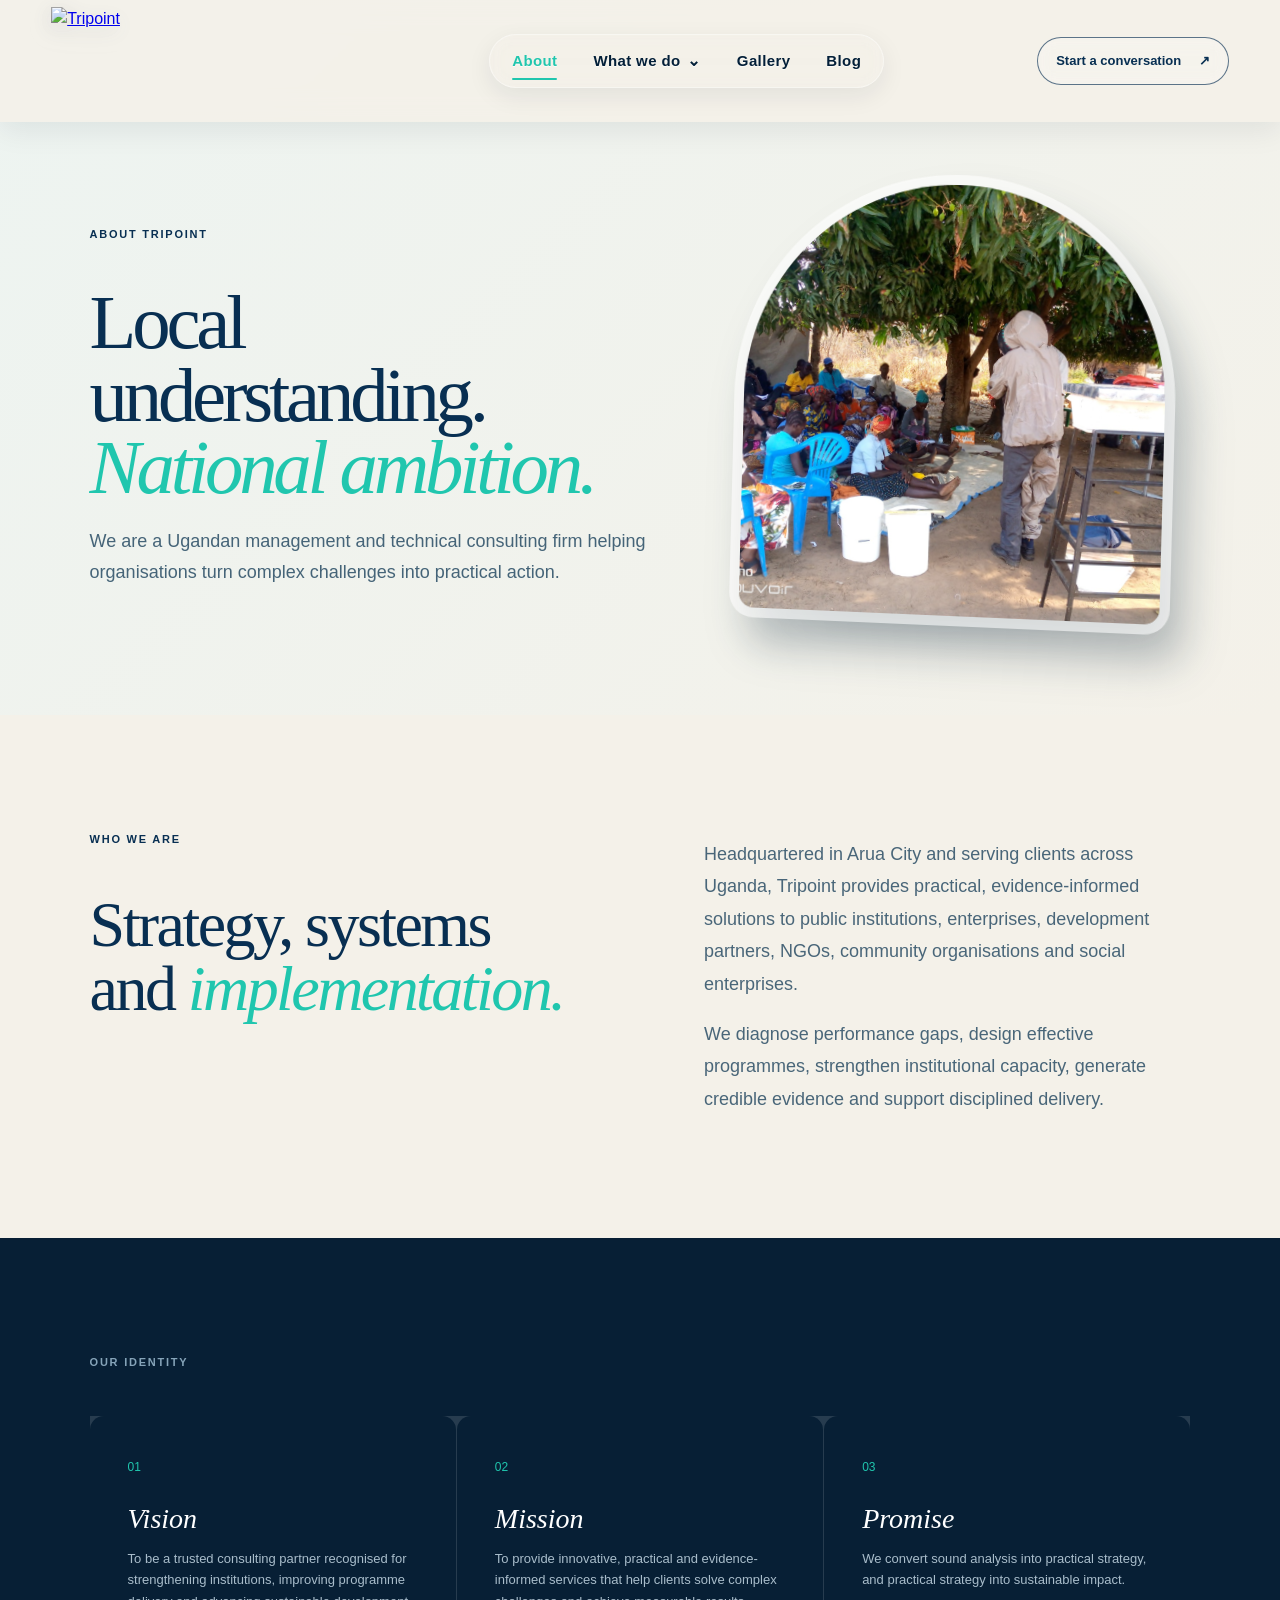
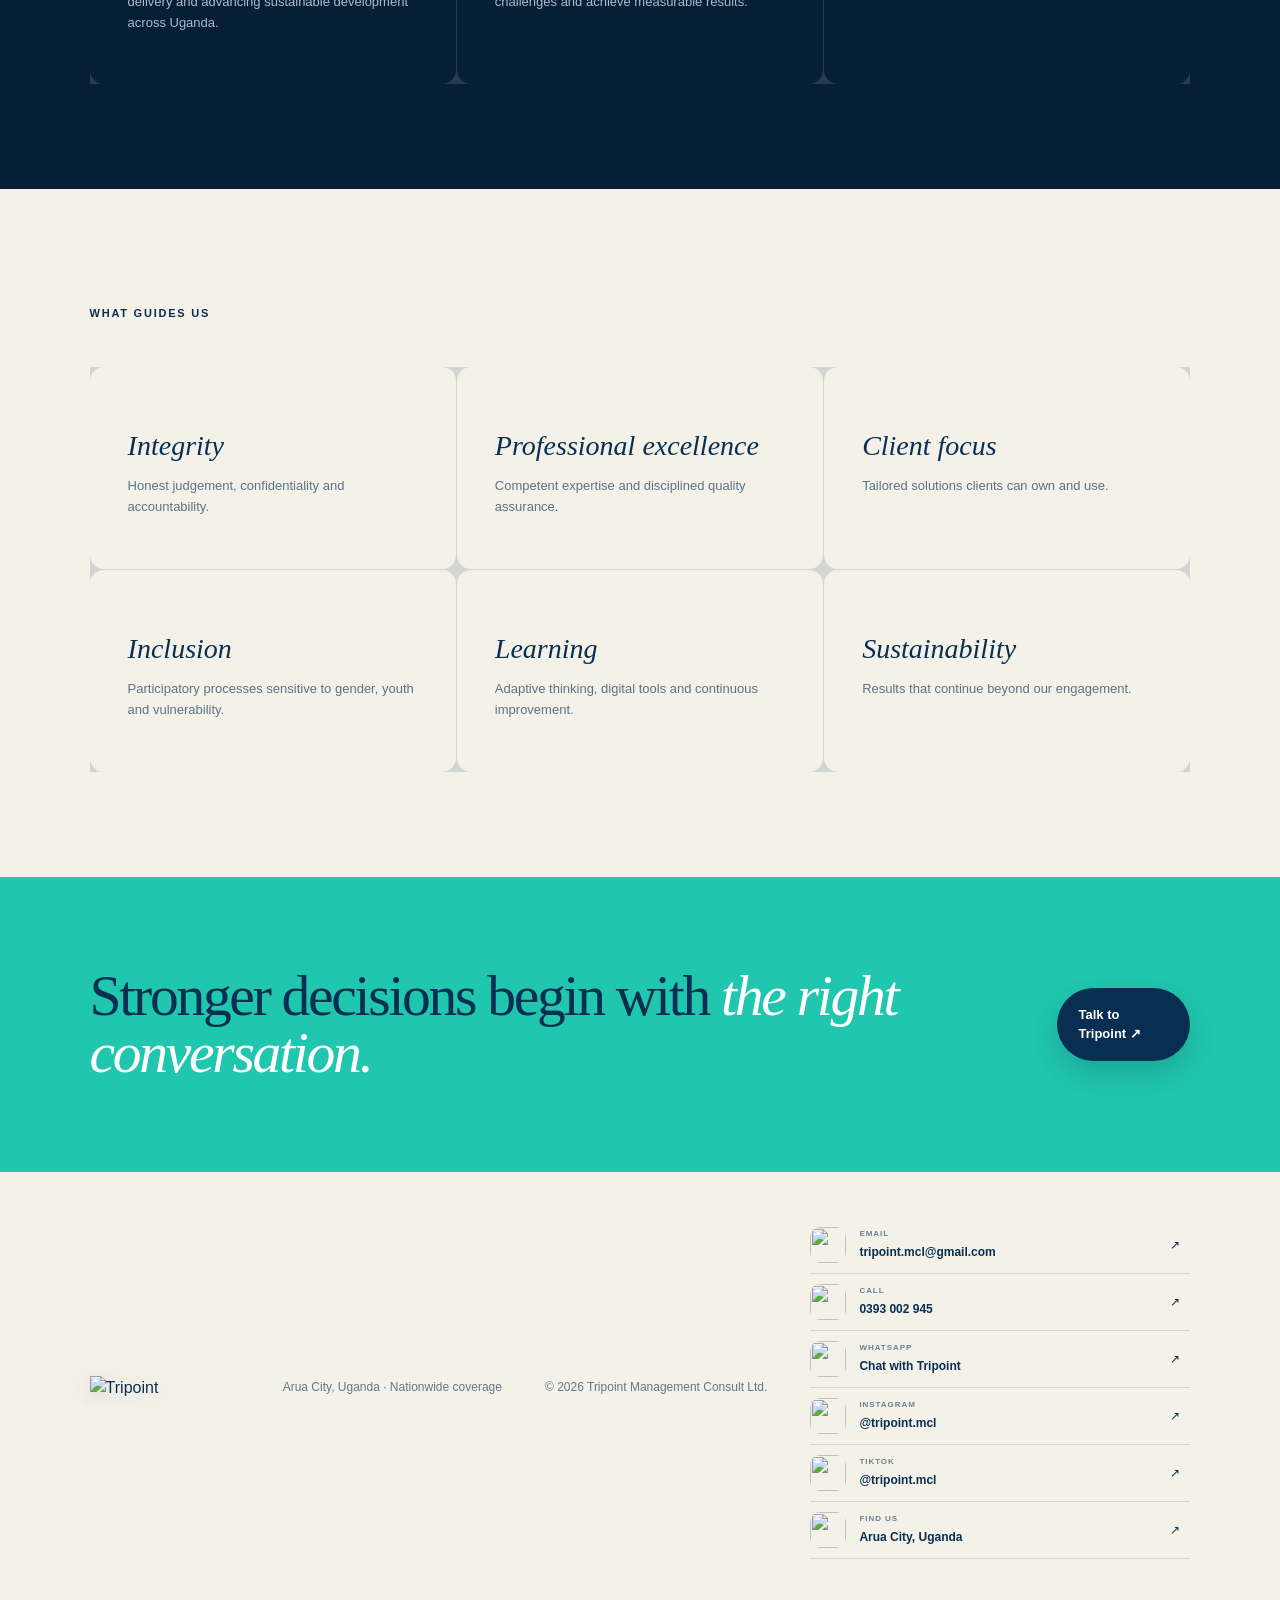
==== about.html @ d9f63d55 "Improve Google search visibility" ====
<!doctype html><html lang="en"><head><meta charset="UTF-8"><meta name="viewport" content="width=device-width,initial-scale=1">
<title>About Tripoint | Management Consultants in Uganda</title>
<meta name="description" content="Learn about Tripoint Management Consult Limited, a Ugandan management and technical consulting firm headquartered in Arua City and working nationwide.">
<meta name="robots" content="index,follow,max-image-preview:large">
<link rel="canonical" href="https://www.tripointmcl.com/about.html">
<link rel="icon" type="image/png" href="/assets/tripoint-logo-transparent.png">
<link rel="apple-touch-icon" href="/assets/tripoint-logo-transparent.png">
<meta name="theme-color" content="#082f52">
<meta property="og:locale" content="en_UG"><meta property="og:type" content="website"><meta property="og:site_name" content="Tripoint Management Consult">
<meta property="og:title" content="About Tripoint | Management Consultants in Uganda">
<meta property="og:description" content="Local understanding, multidisciplinary expertise and practical consulting support across Uganda.">
<meta property="og:url" content="https://www.tripointmcl.com/about.html">
<meta property="og:image" content="https://www.tripointmcl.com/assets/uploads/tripoint-community-demonstration.jpg">
<meta name="twitter:card" content="summary_large_image">
<script type="application/ld+json">{"@context":"https://schema.org","@type":"BreadcrumbList","itemListElement":[{"@type":"ListItem","position":1,"name":"Home","item":"https://www.tripointmcl.com/"},{"@type":"ListItem","position":2,"name":"About","item":"https://www.tripointmcl.com/about.html"}]}</script>
<link rel="stylesheet" href="styles.css"><script defer src="script.js"></script></head>
<body class="inner-page"><header class="site-header"><a class="brand" href="index.html"><img src="assets/tripoint-logo-transparent.png" alt="Tripoint"></a><nav class="desktop-nav"><a class="active" href="about.html">About</a><a href="expertise.html">Expertise</a><a href="approach.html">Approach</a><a href="sectors.html">Sectors</a></nav><a class="nav-cta" href="contact.html">Start a conversation <span>↗</span></a><button class="menu-toggle" aria-expanded="false" aria-controls="mobile-nav" aria-label="Open menu"><span></span><span></span><span></span></button><nav class="mobile-nav" id="mobile-nav"><a href="about.html">About</a><a href="expertise.html">Expertise</a><a href="approach.html">Approach</a><a href="sectors.html">Sectors</a><a href="contact.html">Contact</a></nav></header>
<main><section class="page-hero"><div class="reveal"><p class="section-kicker">About Tripoint</p><h1>Local understanding.<br><em>National ambition.</em></h1><p>We are a Ugandan management and technical consulting firm helping organisations turn complex challenges into practical action.</p></div><div class="page-hero-art reveal"><img src="assets/consultant-cutout.png" alt="Consultant analysing growth"></div></section>
<section class="page-section split"><div><p class="section-kicker">Who we are</p><h2>Strategy, systems and <em>implementation.</em></h2></div><div class="prose"><p>Headquartered in Arua City and serving clients across Uganda, Tripoint provides practical, evidence-informed solutions to public institutions, enterprises, development partners, NGOs, community organisations and social enterprises.</p><p>We diagnose performance gaps, design effective programmes, strengthen institutional capacity, generate credible evidence and support disciplined delivery.</p></div></section>
<section class="page-section dark-panel"><p class="section-kicker light">Our identity</p><div class="value-grid"><article><span>01</span><h3>Vision</h3><p>To be a trusted consulting partner recognised for strengthening institutions, improving programme delivery and advancing sustainable development across Uganda.</p></article><article><span>02</span><h3>Mission</h3><p>To provide innovative, practical and evidence-informed services that help clients solve complex challenges and achieve measurable results.</p></article><article><span>03</span><h3>Promise</h3><p>We convert sound analysis into practical strategy, and practical strategy into sustainable impact.</p></article></div></section>
<section class="page-section"><p class="section-kicker">What guides us</p><div class="compact-grid"><article><h3>Integrity</h3><p>Honest judgement, confidentiality and accountability.</p></article><article><h3>Professional excellence</h3><p>Competent expertise and disciplined quality assurance.</p></article><article><h3>Client focus</h3><p>Tailored solutions clients can own and use.</p></article><article><h3>Inclusion</h3><p>Participatory processes sensitive to gender, youth and vulnerability.</p></article><article><h3>Learning</h3><p>Adaptive thinking, digital tools and continuous improvement.</p></article><article><h3>Sustainability</h3><p>Results that continue beyond our engagement.</p></article></div></section><section class="page-cta"><h2>Stronger decisions begin with <em>the right conversation.</em></h2><a class="button primary" href="contact.html">Talk to Tripoint ↗</a></section></main><footer class="simple-footer"><img src="assets/tripoint-logo-transparent.png" alt="Tripoint"><p>Arua City, Uganda · Nationwide coverage</p><p>© <span id="year"></span> Tripoint Management Consult Ltd.</p></footer></body></html>
---- styles.css ----
:root{--ink:#082f52;--ink-2:#071f35;--mint:#20c6ae;--paper:#f4f1e9;--white:#fff;--line:rgba(8,47,82,.15);--orange:#ef7554;--serif:Georgia,'Times New Roman',serif;--sans:Arial,Helvetica,sans-serif}*{box-sizing:border-box}html{scroll-behavior:smooth}body{margin:0;background:var(--paper);color:var(--ink);font-family:var(--sans);overflow-x:hidden}.noise{position:fixed;inset:0;pointer-events:none;z-index:99;opacity:.025;background-image:url("data:image/svg+xml,%3Csvg viewBox='0 0 140 140' xmlns='http://www.w3.org/2000/svg'%3E%3Cfilter id='n'%3E%3CfeTurbulence type='fractalNoise' baseFrequency='.9' numOctaves='3' stitchTiles='stitch'/%3E%3C/filter%3E%3Crect width='100%25' height='100%25' filter='url(%23n)' opacity='.8'/%3E%3C/svg%3E")}.site-header{height:90px;padding:12px 4vw;display:flex;align-items:center;justify-content:space-between;border-bottom:1px solid var(--line);position:absolute;top:0;left:0;width:100%;z-index:20}.brand{background:white;border-radius:4px;padding:8px 12px;display:block}.brand img{width:120px;height:50px;object-fit:contain;display:block}.desktop-nav{display:flex;gap:36px}.desktop-nav a,.nav-cta,.mobile-nav a{color:var(--ink);text-decoration:none;font-size:13px;font-weight:700}.nav-cta{border:1px solid var(--ink);border-radius:99px;padding:13px 18px}.nav-cta span,.button span{margin-left:14px}.menu-toggle,.mobile-nav{display:none}.hero{min-height:810px;padding:150px 5vw 42px;position:relative;display:grid;grid-template-columns:1fr 1fr;align-items:center;background:radial-gradient(circle at 83% 20%,rgba(32,198,174,.12),transparent 26%),var(--paper)}.hero-copy{z-index:3}.eyebrow,.section-kicker{text-transform:uppercase;font-size:11px;letter-spacing:.16em;font-weight:800}.eyebrow span{width:28px;height:2px;display:inline-block;background:var(--mint);vertical-align:middle;margin-right:10px}.hero h1,.section h2{font:400 clamp(58px,6vw,98px)/.92 var(--serif);letter-spacing:-.055em;margin:25px 0}.hero h1 em,.section h2 em{font-weight:400;color:var(--mint)}.hero-lede{max-width:550px;font-size:18px;line-height:1.7;color:#385a72}.hero-actions{display:flex;align-items:center;gap:32px;margin-top:38px}.button{padding:17px 22px;border-radius:99px;text-decoration:none;font-size:13px;font-weight:800}.primary{background:var(--ink);color:white}.text-link{color:var(--ink);text-decoration:none;font-size:13px;font-weight:800;border-bottom:1px solid currentColor;padding-bottom:5px}.text-link span{margin-left:14px}.hero-art{height:570px;position:relative}.hero-orbit{position:absolute;border:1px solid rgba(8,47,82,.18);border-radius:50%}.orbit-one{width:470px;height:470px;top:30px;left:50px}.orbit-two{width:300px;height:300px;top:110px;left:140px}.image-tile{position:absolute;margin:0;overflow:hidden;box-shadow:0 30px 80px rgba(7,31,53,.18)}.image-tile img{width:100%;height:100%;object-fit:cover}.tile-main{width:390px;height:480px;right:12px;top:25px;border-radius:180px 180px 18px 18px}.tile-growth{width:175px;height:220px;left:22px;bottom:28px;border:9px solid var(--paper);transform:rotate(-5deg)}.floating-card{position:absolute;background:var(--white);padding:18px 22px;box-shadow:0 20px 60px rgba(7,31,53,.13);z-index:3}.floating-card small{display:block;color:var(--mint);font-weight:bold}.floating-card strong{font:italic 28px var(--serif)}.floating-card p{font-size:11px;margin:4px 0 0;color:#547085}.card-insight{top:38px;left:10px;transform:rotate(-3deg)}.card-impact{right:-20px;bottom:28px;transform:rotate(3deg)}.stamp{position:absolute;z-index:4;right:270px;top:238px;width:122px;height:122px;border-radius:50%;background:var(--mint);display:grid;place-content:center;text-align:center;font:700 13px/1.25 var(--sans);transform:rotate(8deg)}.stamp span{font:italic 20px var(--serif)}.hero-footer{position:absolute;bottom:26px;left:5vw;right:5vw;border-top:1px solid var(--line);padding-top:18px;display:flex;gap:55px;align-items:center;font-size:11px;text-transform:uppercase;letter-spacing:.08em}.hero-footer p{margin:0}.hero-footer a{margin-left:auto;color:var(--ink);text-decoration:none}.section{padding:110px 6vw}.section-kicker{margin-bottom:45px}.statement-grid{display:grid;grid-template-columns:1.6fr .8fr;gap:9vw}.statement h2{font-size:clamp(48px,5.6vw,84px);margin:0}.statement-copy{font-size:16px;line-height:1.8;color:#48657a}.statement-copy p:first-child{font-size:19px;color:var(--ink)}.principles{display:grid;grid-template-columns:repeat(3,1fr);margin-top:80px;border-top:1px solid var(--line)}.principles article{padding:28px;border-right:1px solid var(--line)}.principles article:first-child{padding-left:0}.principles span,.why-grid span{color:var(--mint);font-size:12px}.principles h3{font:italic 34px var(--serif);margin:32px 0 8px}.principles p{color:#607889;font-size:13px}.services,.sectors{background:var(--ink-2);color:white}.services-heading{display:flex;justify-content:space-between;align-items:end;border-bottom:1px solid rgba(255,255,255,.15);padding-bottom:55px}.section-kicker.light{color:#86a4b9}.services-heading h2,.sector-title h2{font-size:clamp(50px,5vw,78px);margin:0}.services-heading>p{max-width:400px;color:#a9bdcb;line-height:1.7}.service-item{display:grid;grid-template-columns:65px 1fr 50px;gap:20px;padding:30px 5px;border-bottom:1px solid rgba(255,255,255,.14);align-items:center;transition:.3s}.service-item:hover{padding-left:18px;background:rgba(255,255,255,.04)}.service-no{color:var(--mint);font-size:11px}.service-item h3{font:400 30px var(--serif);margin:0}.service-item p{color:#94abbb;margin:7px 0 0}.service-arrow{border:1px solid rgba(255,255,255,.3);width:42px;height:42px;border-radius:50%;display:grid;place-items:center}.approach{display:grid;grid-template-columns:.9fr .7fr;gap:7vw}.approach-intro h2{font-size:clamp(50px,5vw,76px)}.approach-intro>p{line-height:1.7;color:#526d80;max-width:480px}.approach-visual{position:relative;height:430px;background:white;overflow:hidden;transform:rotate(2deg)}.approach-visual img{width:100%;height:100%;object-fit:cover;mix-blend-mode:multiply}.visual-label{position:absolute;right:18px;bottom:18px;background:var(--mint);padding:16px;font:italic 20px var(--serif)}.steps{grid-column:1/-1;display:grid;grid-template-columns:repeat(6,1fr);border-top:1px solid var(--line);margin-top:45px}.steps article{padding:28px 18px 10px;border-right:1px solid var(--line);min-height:190px}.steps article.active{background:var(--ink);color:white}.steps span{font-size:11px;color:var(--mint)}.steps h3{font:italic 25px var(--serif);margin:35px 0 10px}.steps p{font-size:12px;line-height:1.5;color:#60788a}.steps .active p{color:#a8bdcc}.sector-layout{display:grid;grid-template-columns:.8fr 1.2fr;gap:9vw}.sector-title p{color:#9fb4c2;line-height:1.7;max-width:430px}.sector-cloud{display:flex;flex-wrap:wrap;align-content:center;gap:12px}.sector-cloud span{border:1px solid rgba(255,255,255,.28);border-radius:99px;padding:15px 19px;font-size:13px}.sector-cloud span:nth-child(3n+1){background:var(--mint);color:var(--ink);border-color:var(--mint)}.sector-collage{margin-top:75px;display:grid;grid-template-columns:1fr .75fr .85fr;height:390px;gap:12px}.sector-collage figure{margin:0;overflow:hidden}.sector-collage img{width:100%;height:100%;object-fit:cover}.sector-collage figure:first-child img{mix-blend-mode:screen}.collage-note{background:var(--paper);color:var(--ink);padding:34px;display:flex;flex-direction:column;justify-content:center}.collage-note span{font-size:11px;text-transform:uppercase;letter-spacing:.15em;color:var(--orange)}.collage-note strong{font:italic 34px/1.05 var(--serif);margin:30px 0 15px}.collage-note p{font-size:12px;line-height:1.5}.why{display:grid;grid-template-columns:.8fr 1.2fr;gap:9vw}.why-copy h2{font-size:clamp(48px,5vw,74px)}.why-grid{display:grid;grid-template-columns:1fr 1fr}.why-grid article{padding:32px;border-bottom:1px solid var(--line);border-left:1px solid var(--line)}.why-grid h3{font:italic 28px var(--serif);margin:30px 0 10px}.why-grid p{color:#5c7587;font-size:13px;line-height:1.6}.contact{background:var(--mint);display:grid;grid-template-columns:.8fr 1fr;gap:8vw;align-items:center}.contact-art{height:500px;position:relative;background:white;overflow:hidden}.contact-art img{width:100%;height:100%;object-fit:cover;mix-blend-mode:multiply}.contact-badge{position:absolute;right:18px;bottom:18px;background:var(--ink);color:white;width:150px;height:150px;border-radius:50%;display:grid;place-content:center;text-align:center;font:italic 22px/1.2 var(--serif);transform:rotate(-5deg)}.contact-copy h2{font-size:clamp(50px,5vw,78px)}.contact-copy h2 em{color:white}.contact-copy>p{max-width:520px;line-height:1.7}.contact-links{margin-top:38px;border-top:1px solid rgba(8,47,82,.3)}.contact-links a{display:grid;grid-template-columns:90px 1fr 30px;align-items:center;padding:19px 0;border-bottom:1px solid rgba(8,47,82,.3);color:var(--ink);text-decoration:none}.contact-links small{text-transform:uppercase;letter-spacing:.12em}.placeholder-note{display:block;margin-top:15px;opacity:.65}footer{padding:55px 5vw 30px;background:var(--paper);display:grid;grid-template-columns:1.4fr 1fr 1fr 1.2fr;gap:30px;align-items:start}footer img{width:130px}footer small{text-transform:uppercase;letter-spacing:.13em;font-size:9px;color:#6b8190}footer p{font-size:12px;line-height:1.6}.footer-end{text-align:right}.footer-end a{color:var(--ink);text-decoration:none;font-weight:bold}.reveal{opacity:0;transform:translateY(22px);transition:opacity .75s ease,transform .75s ease}.reveal.visible{opacity:1;transform:none}
@media(max-width:900px){.desktop-nav,.nav-cta{display:none}.menu-toggle{display:flex;background:none;border:0;flex-direction:column;gap:6px;padding:12px}.menu-toggle span{width:26px;height:2px;background:var(--ink)}.mobile-nav{display:flex;position:absolute;top:78px;left:4vw;right:4vw;background:var(--ink);padding:25px;flex-direction:column;gap:20px;transform:scaleY(0);transform-origin:top;opacity:0;transition:.25s}.mobile-nav.open{transform:scaleY(1);opacity:1}.mobile-nav a{color:white}.hero{grid-template-columns:1fr;padding-top:135px}.hero-art{margin-top:35px}.hero-footer{display:none}.statement-grid,.approach,.sector-layout,.why,.contact{grid-template-columns:1fr}.steps{grid-template-columns:repeat(3,1fr)}.sector-collage{grid-template-columns:1fr 1fr;height:auto}.sector-collage figure{height:330px}.collage-note{grid-column:1/-1}.services-heading{align-items:start;gap:30px}.services-heading,.hero-actions{flex-direction:column}.why-grid{margin-top:0}footer{grid-template-columns:1fr 1fr}.footer-end{text-align:left}}
@media(max-width:600px){.site-header{height:78px}.brand img{width:92px;height:38px}.hero{padding:115px 22px 50px;min-height:auto}.hero h1{font-size:53px}.hero-art{height:470px}.tile-main{width:77%;height:380px}.tile-growth{width:145px;height:180px;left:-5px}.card-insight{display:none}.card-impact{right:0}.stamp{right:auto;left:10px;top:205px}.section{padding:78px 22px}.section h2{font-size:47px}.statement-grid{gap:35px}.principles{grid-template-columns:1fr}.principles article{border-right:0;border-bottom:1px solid var(--line);padding-left:0}.services-heading h2,.sector-title h2{font-size:47px}.services-heading>p{margin:0}.service-item{grid-template-columns:40px 1fr 35px}.service-item h3{font-size:23px}.service-item p{font-size:12px}.service-arrow{width:34px;height:34px}.approach-visual{height:360px}.steps{grid-template-columns:1fr 1fr}.steps article{min-height:170px}.sector-collage{display:block}.sector-collage figure{height:280px;margin-bottom:12px}.why-grid{grid-template-columns:1fr}.why-grid article{border-left:0;padding-left:0}.contact-art{height:360px}.contact-copy h2{font-size:48px}.contact-links a{grid-template-columns:65px 1fr 20px}.contact-links strong{font-size:13px}footer{grid-template-columns:1fr}.footer-end{text-align:left}}
@media(prefers-reduced-motion:reduce){html{scroll-behavior:auto}.reveal{opacity:1;transform:none;transition:none}}

/* Transparent cutouts and dimensional collage treatment */
.brand{background:transparent;padding:0}.brand img{width:145px;height:60px;filter:drop-shadow(0 5px 12px rgba(7,31,53,.16))}
.tile-main{width:335px;height:430px;right:10px;top:30px;opacity:.72}
.tile-growth{display:none}
.hero-cutout{position:absolute;z-index:3;object-fit:contain;filter:drop-shadow(0 30px 24px rgba(7,31,53,.3));transform-origin:center bottom}
.hero-consultant{width:340px;height:400px;right:175px;bottom:5px;transform:rotate(-4deg)}
.hero-capital{width:225px;height:310px;right:-65px;bottom:-12px;transform:rotate(9deg)}
.approach-visual{background:linear-gradient(145deg,#dff8f2,#fff);isolation:isolate}
.approach-visual:after{content:'';position:absolute;left:14%;right:12%;bottom:25px;height:30px;border-radius:50%;background:rgba(7,31,53,.2);filter:blur(18px);z-index:-1}
.approach-visual img{width:115%;height:112%;object-fit:contain;mix-blend-mode:normal;position:relative;z-index:2;filter:drop-shadow(18px 24px 15px rgba(7,31,53,.24));transform:translate(-6%,3%) rotate(-2deg)}
.depth-disc{position:absolute;width:330px;height:330px;border-radius:50%;background:var(--mint);right:-50px;top:45px;box-shadow:-22px 24px 0 rgba(8,47,82,.12);z-index:0}
.cutout-stage{position:relative;isolation:isolate;overflow:visible!important;background:radial-gradient(circle at 45% 45%,rgba(32,198,174,.2),transparent 56%)}
.cutout-stage:after{content:'';position:absolute;left:15%;right:15%;bottom:5%;height:28px;background:#0008;border-radius:50%;filter:blur(18px);z-index:-1}
.cutout-stage img{position:absolute;width:108%;height:112%;object-fit:contain;filter:drop-shadow(12px 24px 16px rgba(0,0,0,.36));z-index:2}
.stage-project img{left:-5%;top:-5%;transform:rotate(-6deg)}
.stage-capital img{left:4%;top:-7%;transform:rotate(8deg) scale(1.06)}
.stage-ring{position:absolute;width:245px;height:245px;border:42px solid var(--mint);border-radius:50%;left:18%;top:18%;transform:rotateX(66deg) rotateZ(-10deg);box-shadow:0 18px 0 rgba(0,0,0,.15);z-index:1}
.stage-grid{position:absolute;inset:12%;background-image:linear-gradient(rgba(255,255,255,.11) 1px,transparent 1px),linear-gradient(90deg,rgba(255,255,255,.11) 1px,transparent 1px);background-size:28px 28px;transform:perspective(300px) rotateX(57deg);z-index:0}
.contact-art{background:linear-gradient(145deg,#f8f5ed,#dff8f2);isolation:isolate}
.contact-art:after{content:'';position:absolute;left:12%;right:12%;bottom:7%;height:30px;border-radius:50%;background:rgba(7,31,53,.22);filter:blur(16px);z-index:-1}
.contact-art img{width:105%;height:105%;object-fit:contain;mix-blend-mode:normal;position:relative;z-index:2;filter:drop-shadow(14px 28px 18px rgba(7,31,53,.25));transform:translate(-5%,-2%) rotate(-4deg)}
.contact-ring{position:absolute;border:1px solid rgba(8,47,82,.24);border-radius:50%;z-index:0}.contact-ring.one{width:330px;height:330px;left:10%;top:15%}.contact-ring.two{width:220px;height:220px;left:22%;top:26%;border-width:35px;border-color:rgba(32,198,174,.3)}
footer img{width:155px;filter:drop-shadow(0 5px 10px rgba(7,31,53,.13))}
@media(max-width:600px){.brand img{width:118px;height:48px}.hero-consultant{width:285px;height:340px;right:75px}.hero-capital{width:160px;height:240px;right:-50px}.tile-main{width:76%;height:350px}.stage-ring{width:190px;height:190px;left:12%;top:20%}}

/* Hero revision: handshake background with consultant kept beside the message */
.site-header{height:112px;border-bottom-color:rgba(8,47,82,.2)}
.brand img{width:205px;height:88px}
.hero{min-height:820px;background-image:linear-gradient(90deg,rgba(244,241,233,.97) 0%,rgba(244,241,233,.92) 37%,rgba(244,241,233,.52) 63%,rgba(244,241,233,.16) 100%),url('assets/1000597042.jpg');background-size:cover;background-position:center 46%;background-repeat:no-repeat}
.hero:after{content:'';position:absolute;inset:0;background:linear-gradient(180deg,transparent 68%,rgba(244,241,233,.84) 100%);pointer-events:none}
.hero-copy,.hero-art,.hero-footer{position:relative;z-index:2}
.hero-art{height:590px}
.hero-consultant{width:520px;height:570px;right:0;bottom:-18px;transform:rotate(-2deg);filter:drop-shadow(0 32px 25px rgba(7,31,53,.38))}
.orbit-one{width:510px;height:510px;left:5%;top:30px;border-color:rgba(8,47,82,.28);background:rgba(32,198,174,.08);backdrop-filter:blur(2px)}
.orbit-two{width:330px;height:330px;left:24%;top:120px;border-color:rgba(255,255,255,.55)}
.card-insight{top:85px;left:2%}.card-impact{right:-1%;bottom:38px}.stamp{right:auto;left:2%;top:300px}
.hero-footer{position:absolute}
@media(max-width:900px){.site-header{height:94px}.brand img{width:170px;height:70px}.hero{grid-template-columns:minmax(0,1.05fr) minmax(150px,.95fr);min-height:700px;padding:125px 4vw 36px;background-image:linear-gradient(90deg,rgba(244,241,233,.96) 0%,rgba(244,241,233,.82) 48%,rgba(244,241,233,.28) 100%),url('assets/1000597042.jpg')}.hero-art{height:490px;margin-top:0}.hero-consultant{width:380px;height:470px;right:-76px;bottom:-10px}.hero h1{font-size:clamp(45px,7.5vw,67px)}.hero-lede{font-size:15px;line-height:1.55;max-width:420px}.hero-actions{align-items:flex-start;gap:18px}.card-insight,.card-impact,.stamp{display:none}.orbit-one{width:360px;height:360px;left:-20px;top:70px}.orbit-two{width:230px;height:230px;left:35px;top:140px}}
@media(max-width:600px){.site-header{height:88px;padding:8px 18px}.brand img{width:158px;height:66px}.hero{grid-template-columns:minmax(0,1.08fr) minmax(118px,.72fr);min-height:620px;padding:110px 16px 25px 20px;align-items:center;background-position:58% center}.hero-copy{align-self:center}.hero h1{font-size:clamp(37px,10.5vw,49px);line-height:.94;margin:15px 0}.eyebrow{font-size:8px;line-height:1.5}.eyebrow span{width:18px;margin-right:6px}.hero-lede{font-size:12px;line-height:1.48;margin-right:-8px}.hero-actions{margin-top:22px}.hero-actions .text-link{display:none}.button{font-size:11px;padding:13px 14px}.hero-art{height:410px;align-self:center}.hero-consultant{width:285px;height:400px;right:-92px;bottom:0}.orbit-one{width:245px;height:245px;left:-35px;top:83px}.orbit-two{display:none}.hero-footer{display:none}}

/* Full-photo hero and strict mobile viewport containment */
html,body{width:100%;max-width:100%;overflow-x:clip}
.hero{overflow:hidden;background-image:linear-gradient(90deg,rgba(7,31,53,.86) 0%,rgba(7,31,53,.69) 42%,rgba(7,31,53,.3) 72%,rgba(7,31,53,.15) 100%),url('assets/1000597042.jpg')}
.hero:after{background:linear-gradient(180deg,rgba(7,31,53,.08) 55%,rgba(7,31,53,.62) 100%)}
.site-header{border-bottom-color:rgba(255,255,255,.3)}
.site-header .brand{background:rgba(255,255,255,.92);padding:5px 11px;border-radius:5px;box-shadow:0 10px 30px rgba(7,31,53,.18);backdrop-filter:blur(8px)}
.desktop-nav a,.nav-cta{color:#fff}.nav-cta{border-color:rgba(255,255,255,.7);background:rgba(7,31,53,.18);backdrop-filter:blur(8px)}
.hero-copy{color:#fff}.hero-lede{color:rgba(255,255,255,.86)}.hero .text-link{color:#fff}.hero-footer{color:#fff;border-top-color:rgba(255,255,255,.35)}.hero-footer a{color:#fff}
.orbit-one{background:rgba(32,198,174,.1);border-color:rgba(255,255,255,.42)}
@media(max-width:900px){.hero{background-image:linear-gradient(90deg,rgba(7,31,53,.9) 0%,rgba(7,31,53,.67) 50%,rgba(7,31,53,.2) 100%),url('assets/1000597042.jpg');overflow:hidden}.hero-copy,.hero-art{min-width:0;max-width:100%}.hero-art{overflow:visible}.menu-toggle span{background:#fff}.mobile-nav{left:16px;right:16px;width:auto}}
@media(max-width:600px){.site-header{max-width:100vw}.hero{width:100%;max-width:100vw;grid-template-columns:minmax(0,58%) minmax(0,42%);padding-left:18px;padding-right:0;background-position:55% center}.hero-copy{width:100%;min-width:0}.hero h1{font-size:clamp(34px,10vw,45px);overflow-wrap:normal}.hero-lede{margin-right:0}.hero-art{width:100%;min-width:0;overflow:visible}.hero-consultant{width:245px;height:360px;right:-72px;max-width:none}.orbit-one{width:210px;height:210px;left:-25px}.brand{max-width:165px}.brand img{width:155px;max-width:100%}.menu-toggle{flex:0 0 auto}}

/* Final hero positioning */
.hero-orbit{display:none}
.brand img{width:235px;height:94px}
.hero-consultant{bottom:34px}
@media(max-width:900px){.brand img{width:200px;height:78px}.hero-consultant{bottom:28px}}
@media(max-width:600px){.site-header .brand{max-width:190px}.brand img{width:180px;height:70px}.hero-consultant{bottom:30px}}

/* Project-management hero artwork */
.hero-consultant{width:485px;height:520px;right:2%;bottom:42px;border-radius:28px;object-fit:cover;transform:rotate(2deg);box-shadow:0 34px 70px rgba(0,0,0,.34);filter:none}
@media(max-width:900px){.hero-consultant{width:350px;height:400px;right:-28px;bottom:48px;border-radius:22px}}
@media(max-width:600px){.hero-consultant{width:205px;height:250px;right:-15px;bottom:88px;border-radius:16px;transform:rotate(1deg)}}

/* Lightened glass header with logo directly on the page */
.site-header{height:122px;background:linear-gradient(180deg,rgba(244,241,233,.86),rgba(244,241,233,.5));border-bottom-color:rgba(255,255,255,.42);backdrop-filter:blur(16px);-webkit-backdrop-filter:blur(16px)}
.site-header .brand{background:transparent;padding:0;border-radius:0;box-shadow:none;backdrop-filter:none}
.brand img{width:285px;height:108px;filter:drop-shadow(0 5px 9px rgba(255,255,255,.5)) drop-shadow(0 4px 10px rgba(7,31,53,.14))}
.desktop-nav a,.nav-cta{color:var(--ink)}.nav-cta{border-color:rgba(8,47,82,.65);background:rgba(255,255,255,.2)}
@media(max-width:900px){.site-header{height:106px}.brand img{width:245px;height:92px}.menu-toggle span{background:var(--ink)}}
@media(max-width:600px){.site-header{height:100px;padding:6px 16px}.site-header .brand{max-width:225px}.brand img{width:220px;height:84px}}

/* Transparent 3D project-management hero */
.hero-art{perspective:1000px;transform-style:preserve-3d}
.hero-art:after{content:'';position:absolute;width:390px;height:58px;right:5%;bottom:54px;border-radius:50%;background:rgba(0,0,0,.42);filter:blur(23px);transform:rotateX(68deg);z-index:1}
.hero-consultant{width:520px;height:545px;right:0;bottom:58px;border-radius:0;object-fit:contain;box-shadow:none;filter:drop-shadow(18px 32px 20px rgba(0,0,0,.5)) drop-shadow(-8px 10px 10px rgba(32,198,174,.16));transform:perspective(900px) rotateY(-9deg) rotateX(2deg) rotateZ(2deg) translateZ(34px);z-index:3}
@media(max-width:900px){.hero-art:after{width:285px;height:42px;right:-3%;bottom:67px}.hero-consultant{width:390px;height:430px;right:-35px;bottom:70px;filter:drop-shadow(13px 25px 15px rgba(0,0,0,.48));transform:perspective(800px) rotateY(-8deg) rotateZ(2deg) translateZ(24px)}}
@media(max-width:600px){.hero-art:after{width:180px;height:30px;right:-13px;bottom:115px;filter:blur(14px)}.hero-consultant{width:225px;height:280px;right:-20px;bottom:122px;filter:drop-shadow(9px 18px 10px rgba(0,0,0,.5));transform:perspective(650px) rotateY(-7deg) rotateZ(1deg) translateZ(16px)}}

/* Seamless blurred fade over the real hero image */
.site-header{background:transparent;border-bottom:0;backdrop-filter:none;-webkit-backdrop-filter:none}
.hero:before{content:'';position:absolute;z-index:1;left:-2%;right:-2%;top:-22px;height:245px;background-image:linear-gradient(rgba(244,241,233,.56),rgba(244,241,233,.28)),url('assets/1000597042.jpg');background-size:cover;background-position:center 46%;filter:blur(15px) brightness(1.17);transform:scale(1.035);pointer-events:none;-webkit-mask-image:linear-gradient(to bottom,#000 0%,#000 26%,rgba(0,0,0,.78) 48%,rgba(0,0,0,.28) 76%,transparent 100%);mask-image:linear-gradient(to bottom,#000 0%,#000 26%,rgba(0,0,0,.78) 48%,rgba(0,0,0,.28) 76%,transparent 100%)}
@media(max-width:900px){.hero:before{height:220px;filter:blur(14px) brightness(1.18)}}
@media(max-width:600px){.hero:before{top:-18px;height:195px;left:-5%;right:-5%;filter:blur(13px) brightness(1.2);-webkit-mask-image:linear-gradient(to bottom,#000 0%,rgba(0,0,0,.85) 36%,rgba(0,0,0,.3) 74%,transparent 100%);mask-image:linear-gradient(to bottom,#000 0%,rgba(0,0,0,.85) 36%,rgba(0,0,0,.3) 74%,transparent 100%)}}

/* Balanced mobile brand and three-line menu */
@media(max-width:600px){.site-header .brand{margin-left:-15px}.menu-toggle{margin-right:-4px;gap:5px}.menu-toggle span{width:28px;height:2px;border-radius:2px}}

/* Tighter mobile header and higher first-screen content */
@media(max-width:600px){.site-header .brand{margin-left:-32px}.hero{min-height:585px;padding-top:100px;align-items:start}.hero-copy{align-self:start;padding-top:18px}.hero-art{align-self:start;margin-top:0;height:390px}.hero-consultant{bottom:105px}.hero-art:after{bottom:98px}}

/* Strong mobile logo offset requested */
@media(max-width:600px){.site-header .brand{margin-left:-70px}}

/* Keep the existing header appearance fixed while scrolling */
.site-header{position:fixed;top:0;left:0;right:0}

/* Matching header surface after the page begins scrolling */
.site-header{transition:background-color .3s ease,box-shadow .3s ease,backdrop-filter .3s ease}
.site-header.scrolled{background:rgba(244,241,233,.94);box-shadow:0 10px 30px rgba(7,31,53,.1);backdrop-filter:blur(14px);-webkit-backdrop-filter:blur(14px)}

/* Higher-contrast desktop navigation */
.desktop-nav{padding:11px 22px;border:1px solid rgba(255,255,255,.42);border-radius:999px;background:rgba(244,241,233,.36);backdrop-filter:blur(10px);-webkit-backdrop-filter:blur(10px);box-shadow:0 8px 24px rgba(7,31,53,.08)}
.desktop-nav a{color:#031f38;font-family:"Aptos","Segoe UI Variable","Segoe UI",sans-serif;font-size:15px;font-weight:650;letter-spacing:.025em;text-shadow:0 1px 0 rgba(255,255,255,.7)}

/* Updated hero background image */
.hero{background-image:linear-gradient(90deg,rgba(7,31,53,.86) 0%,rgba(7,31,53,.69) 42%,rgba(7,31,53,.3) 72%,rgba(7,31,53,.15) 100%),url('assets/hero-handshake-background.jpg');background-position:center center}
.hero:before{background-image:linear-gradient(rgba(244,241,233,.56),rgba(244,241,233,.28)),url('assets/hero-handshake-background.jpg');background-position:center center}
@media(max-width:900px){.hero{background-image:linear-gradient(90deg,rgba(7,31,53,.9) 0%,rgba(7,31,53,.67) 50%,rgba(7,31,53,.2) 100%),url('assets/hero-handshake-background.jpg')}}
@media(max-width:600px){.hero{background-position:52% center}.hero:before{background-position:52% center}}

/* Individual pages */
.inner-page{background:var(--paper)}.inner-page .site-header{background:rgba(244,241,233,.94);box-shadow:0 8px 28px rgba(7,31,53,.08);backdrop-filter:blur(14px)}.inner-page .desktop-nav a.active{color:var(--mint)}
.page-hero{min-height:690px;padding:175px 7vw 70px;display:grid;grid-template-columns:1.1fr .9fr;align-items:center;gap:6vw;background:linear-gradient(135deg,#edf4f1,var(--paper));overflow:hidden}.page-hero h1,.contact-page h1{font:400 clamp(58px,6vw,94px)/.94 var(--serif);letter-spacing:-.055em;margin:22px 0}.page-hero h1 em,.contact-page h1 em,.page-section h2 em,.page-cta h2 em{color:var(--mint);font-weight:400}.page-hero>div>p:last-child,.contact-page>div>p:last-child{font-size:18px;line-height:1.7;color:#456478;max-width:620px}.page-hero-art{height:470px;position:relative}.page-hero-art:after{content:'';position:absolute;left:16%;right:8%;bottom:5%;height:35px;border-radius:50%;background:rgba(7,31,53,.18);filter:blur(18px)}.page-hero-art img{width:100%;height:100%;object-fit:contain;position:relative;z-index:2;filter:drop-shadow(15px 28px 18px rgba(7,31,53,.25));transform:rotate(2deg)}
.page-section{padding:105px 7vw}.page-section.split{display:grid;grid-template-columns:1fr 1fr;gap:10vw}.page-section h2{font:400 clamp(46px,5vw,72px)/1 var(--serif);letter-spacing:-.04em;margin:20px 0}.prose{font-size:18px;line-height:1.8;color:#496679}.dark-panel{background:var(--ink-2);color:white}.value-grid,.compact-grid{display:grid;grid-template-columns:repeat(3,1fr);gap:1px;background:rgba(8,47,82,.14)}.dark-panel .value-grid,.dark-panel .compact-grid{background:rgba(255,255,255,.13)}.value-grid article,.compact-grid article{padding:38px;background:var(--paper)}.dark-panel .value-grid article,.dark-panel .compact-grid article{background:var(--ink-2)}.value-grid span,.service-cards span{color:var(--mint);font-size:12px}.value-grid h3,.compact-grid h3,.service-cards h3,.sector-cards h3{font:italic 28px var(--serif);margin:25px 0 12px}.value-grid p,.compact-grid p,.service-cards p,.sector-cards p{font-size:13px;line-height:1.65;color:#5a7486}.dark-panel p{color:#a9bdcb}
.service-cards,.sector-cards{display:grid;grid-template-columns:repeat(3,1fr);gap:14px}.service-cards article,.sector-cards article{background:white;padding:34px;min-height:240px;border-top:3px solid var(--mint);transition:.25s}.service-cards article:hover,.sector-cards article:hover{transform:translateY(-6px);box-shadow:0 18px 40px rgba(7,31,53,.1)}
.process-list{border-top:1px solid var(--line)}.process-list article{display:grid;grid-template-columns:80px 1fr;gap:25px;padding:34px 0;border-bottom:1px solid var(--line)}.process-list b{color:var(--mint)}.process-list h3{font:italic 34px var(--serif);margin:0 0 8px}.process-list p{margin:0;color:#587286;line-height:1.7}
.page-cta{padding:90px 7vw;background:var(--mint);display:flex;justify-content:space-between;align-items:center;gap:40px}.page-cta h2{font:400 clamp(42px,4.5vw,68px)/1 var(--serif);letter-spacing:-.04em;margin:0}.page-cta h2 em{color:white}.contact-page{min-height:760px;padding:190px 7vw 90px;display:grid;grid-template-columns:1fr .85fr;gap:9vw;align-items:center;background:linear-gradient(135deg,#edf4f1,var(--mint))}.contact-panel{background:var(--ink);color:white;padding:35px}.contact-panel>a,.contact-panel>div{display:grid;grid-template-columns:90px 1fr 25px;align-items:center;color:white;text-decoration:none;padding:22px 0;border-bottom:1px solid rgba(255,255,255,.2)}.contact-panel small{text-transform:uppercase;letter-spacing:.12em;color:#9eb5c4}.contact-panel strong{font-size:16px}.simple-footer{padding:45px 7vw;display:flex;align-items:center;justify-content:space-between;gap:30px;background:var(--paper)}.simple-footer img{width:150px}.simple-footer p{font-size:12px;color:#607889}.inner-page .reveal.visible{opacity:1}
@media(max-width:900px){.page-hero,.contact-page{grid-template-columns:1fr 1fr;padding-top:145px;min-height:620px}.page-hero h1,.contact-page h1{font-size:58px}.page-hero-art{height:380px}.service-cards,.sector-cards{grid-template-columns:1fr 1fr}.value-grid,.compact-grid{grid-template-columns:1fr 1fr}.page-section.split{grid-template-columns:1fr;gap:25px}}
@media(max-width:600px){.inner-page .site-header .brand{margin-left:-70px}.page-hero,.contact-page{grid-template-columns:58% 42%;padding:118px 16px 55px 20px;min-height:570px;gap:0;align-items:start}.page-hero h1,.contact-page h1{font-size:40px;margin:16px 0}.page-hero>div>p:last-child,.contact-page>div>p:last-child{font-size:12px;line-height:1.55}.page-hero-art{height:330px}.page-hero-art img{width:210px;max-width:none;position:absolute;right:-55px;top:18px}.page-section{padding:72px 22px}.page-section h2{font-size:44px}.service-cards,.sector-cards,.value-grid,.compact-grid{grid-template-columns:1fr}.service-cards article,.sector-cards article{min-height:auto}.process-list article{grid-template-columns:45px 1fr}.page-cta{padding:60px 22px;display:block}.page-cta h2{font-size:42px;margin-bottom:30px}.contact-panel{grid-column:1/-1;margin-top:30px;padding:24px}.contact-page{display:block}.simple-footer{padding:35px 22px;display:block}.simple-footer img{width:135px}.mobile-nav{top:100px}}

/* Transparent growth-support hero replacement */
.hero-consultant{width:535px;height:535px;object-fit:contain;transform:perspective(900px) rotateY(-7deg) rotateX(2deg) rotateZ(1deg) translateZ(34px)}
@media(max-width:900px){.hero-consultant{width:405px;height:405px;right:-25px;transform:perspective(800px) rotateY(-6deg) rotateZ(1deg) translateZ(24px)}}
@media(max-width:600px){.hero-consultant{width:235px;height:260px;right:-22px;transform:perspective(650px) rotateY(-5deg) rotateZ(1deg) translateZ(16px)}}

/* Golden growth-chart hero cutout */
.hero-consultant{width:550px;height:550px;filter:drop-shadow(16px 28px 18px rgba(0,0,0,.5)) drop-shadow(-6px 8px 10px rgba(255,184,0,.2))}
@media(max-width:900px){.hero-consultant{width:415px;height:415px}}
@media(max-width:600px){.hero-consultant{width:240px;height:270px}}

/* Homepage app-store download panel */
.app-downloads{flex:0 0 auto;width:336px;padding:11px 12px 12px;border:1px solid rgba(255,255,255,.55);border-radius:16px;background:rgba(7,31,53,.48);box-shadow:0 15px 38px rgba(7,31,53,.18);backdrop-filter:blur(12px)}
.app-downloads-heading{display:flex;align-items:center;justify-content:space-between;color:#fff;margin:0 2px 9px;font-size:11px}.app-downloads-heading span{color:var(--mint);font-size:8px;font-weight:800;letter-spacing:.12em;text-transform:uppercase}
.store-links{display:grid;grid-template-columns:1fr 1fr;gap:8px}.store-badge{height:50px;display:flex;align-items:center;gap:9px;padding:6px 10px;border:1px solid rgba(255,255,255,.28);border-radius:9px;background:#050505;color:#fff;text-decoration:none;box-shadow:0 5px 13px rgba(0,0,0,.22);cursor:default}.store-badge>span:last-child{display:flex;flex-direction:column;line-height:1}.store-badge small{font-size:7px;letter-spacing:.02em;margin-bottom:3px}.store-badge strong{font-size:14px;white-space:nowrap}.store-icon{flex:0 0 25px;width:25px;height:29px;display:block}.apple-icon{font:0/0 a;position:relative}.apple-icon:before{content:'';position:absolute;width:21px;height:22px;left:2px;bottom:1px;background:#fff;border-radius:45% 48% 48% 44%;clip-path:polygon(0 15%,34% 5%,50% 13%,66% 5%,100% 17%,91% 89%,65% 100%,50% 91%,34% 100%,9% 88%)}.apple-icon:after{content:'';position:absolute;width:8px;height:5px;top:0;left:13px;background:#fff;border-radius:100% 0 100% 0;transform:rotate(-25deg)}.play-icon{height:27px;background:conic-gradient(from 120deg at 30% 50%,#36c5f0 0 25%,#35d07f 0 50%,#ffd23f 0 75%,#ff4d5a 0);clip-path:polygon(0 0,100% 50%,0 100%)}
@media(max-width:1100px){.hero-actions{flex-wrap:wrap}.app-downloads{width:320px}}
@media(max-width:900px){.hero-actions{gap:13px}.app-downloads{width:300px}}
@media(max-width:600px){.hero-actions{width:calc(100vw - 38px);position:relative;z-index:7}.app-downloads{width:260px;padding:9px}.app-downloads-heading{font-size:10px}.store-links{gap:6px}.store-badge{height:44px;padding:5px 7px;gap:6px}.store-icon{flex-basis:20px;width:20px;height:24px}.apple-icon:before{width:18px;height:19px}.apple-icon:after{left:11px}.store-badge small{font-size:6px}.store-badge strong{font-size:11px}}

/* Responsive six-step approach grid */
.steps{width:100%;min-width:0}
.steps article{min-width:0;overflow-wrap:anywhere;border-bottom:1px solid var(--line)}
@media(max-width:1300px){.steps{grid-template-columns:repeat(3,minmax(0,1fr))}.steps article{min-height:180px}.steps article:nth-child(3n){border-right:0}}
@media(max-width:700px){.steps{grid-template-columns:repeat(2,minmax(0,1fr));margin-top:28px}.steps article{min-height:165px;padding:24px 16px}.steps article:nth-child(3n){border-right:1px solid var(--line)}.steps article:nth-child(2n){border-right:0}.steps h3{margin-top:25px}}
@media(max-width:420px){.steps{grid-template-columns:1fr}.steps article{min-height:0;padding:22px 18px;border-right:0}.steps article:nth-child(3n){border-right:0}.steps h3{margin:15px 0 8px;font-size:24px}}

/* Site-wide responsive and contact refinements */
img{max-width:100%}main,section,header,footer,.page-hero,.page-section,.contact-page{min-width:0}.statement-grid>*,.approach>*,.sector-layout>*,.why>*,.contact>*,.page-hero>*,.contact-page>*{min-width:0}
.hero-actions{display:grid;grid-template-columns:1fr;justify-items:start;gap:18px}.hero-action-links{display:flex;align-items:center;gap:32px}.app-downloads{justify-self:center;margin-right:8%;width:min(336px,100%)}
.icon-contact-links a{grid-template-columns:44px minmax(0,1fr) 24px;gap:13px}.icon-contact-links img,.contact-panel>a>img{width:38px;height:38px;border-radius:10px;object-fit:cover}.icon-contact-links a>span,.contact-panel>a>span{display:flex;min-width:0;flex-direction:column;gap:5px}.icon-contact-links strong,.contact-panel strong{overflow-wrap:anywhere}.icon-contact-links b,.contact-panel b{font-weight:400}
.social-links{display:flex;align-items:center;flex-wrap:wrap;gap:9px}.social-links a{display:flex;align-items:center;gap:7px;color:inherit;text-decoration:none}.social-links img,footer .social-links img,.simple-footer .social-links img{width:36px;height:36px;object-fit:cover;border-radius:10px;filter:none}.contact-socials{margin-top:18px}.contact-socials a{font-size:11px;font-weight:800}.contact-panel-socials{display:flex!important;grid-template-columns:1fr!important;gap:12px;padding-top:22px!important}.contact-panel-socials>span{font-size:10px;letter-spacing:.12em;text-transform:uppercase;color:#9eb5c4}.contact-panel-socials .social-links{display:flex}.contact-panel-socials .social-links a{padding:0;border:0;display:block}.contact-panel-socials .social-links img{width:38px;height:38px}
.footer-contact,.simple-footer-contact{display:flex;flex-direction:column;gap:8px}.footer-contact a,.simple-footer a{color:var(--ink);text-decoration:none;font-size:12px;font-weight:700}.footer-socials{justify-content:center}.simple-footer{flex-wrap:wrap}.simple-footer>.footer-socials{flex:1 1 210px}.simple-footer>.footer-logo{flex:0 0 auto}
@media(max-width:1100px){footer{grid-template-columns:repeat(2,minmax(0,1fr))}.footer-end{text-align:left}.hero-actions{justify-items:center}.hero-action-links{width:100%;justify-content:flex-start}.app-downloads{margin-right:0}}
@media(max-width:900px){.service-cards,.sector-cards{grid-template-columns:repeat(2,minmax(0,1fr))}.value-grid,.compact-grid{grid-template-columns:repeat(2,minmax(0,1fr))}.sector-collage{width:100%}.contact-panel{min-width:0}.contact-panel>a{grid-template-columns:42px minmax(0,1fr) 20px;gap:12px}.simple-footer{align-items:flex-start}}
@media(max-width:600px){.hero-action-links{gap:14px;align-items:center}.hero-actions .button{white-space:normal}.app-downloads{justify-self:center}.service-cards,.sector-cards,.value-grid,.compact-grid{grid-template-columns:1fr}.services-heading{width:100%}.service-item{min-width:0}.sector-cloud span{max-width:100%}.contact{overflow:hidden}.contact-links a{grid-template-columns:38px minmax(0,1fr) 18px;gap:10px}.contact-links strong{font-size:12px}.contact-socials a span{display:none}footer{grid-template-columns:1fr;gap:24px}.footer-socials{justify-content:flex-start}.simple-footer{display:grid;grid-template-columns:1fr;gap:18px}.simple-footer>.footer-socials{width:100%}.simple-footer>p{margin:0}.page-cta .button{display:inline-block}.process-list article{min-width:0}.process-list h3{font-size:29px}}
@media(max-width:420px){.hero-action-links{width:100%;justify-content:space-between}.hero-action-links .button{max-width:125px}.app-downloads{width:100%}.store-links{grid-template-columns:1fr 1fr}.store-badge strong{font-size:10px}.contact-panel{padding:20px}.contact-page h1,.page-hero h1{font-size:clamp(34px,10vw,40px)}.page-section h2{font-size:clamp(36px,11vw,44px)}}

/* Platform icons: vertical on larger screens, horizontal on phones */
.footer-socials,.contact-socials,.contact-panel-socials .social-links{display:flex;flex-direction:column;flex-wrap:nowrap;align-items:flex-start;justify-content:center;width:max-content;max-width:100%}
.footer-socials a,.contact-socials a,.contact-panel-socials .social-links a{flex:0 0 auto}
@media(max-width:600px){.footer-socials,.contact-socials,.contact-panel-socials .social-links{flex-direction:row;align-items:center;justify-content:flex-start}.social-links img,footer .social-links img,.simple-footer .social-links img{width:34px;height:34px}}

/* Responsive principle cards and sector pills */
@media(max-width:800px){.why-grid{grid-template-columns:1fr}.why-grid article{border-left:0;border-top:1px solid var(--line);padding:28px 0;min-width:0}.why-grid article:first-child{border-top:0}.why-grid h3{margin-top:18px}.sector-cloud{display:grid;grid-template-columns:repeat(2,minmax(0,1fr));width:100%;align-content:initial}.sector-cloud span{display:flex;align-items:center;justify-content:center;min-width:0;width:100%;text-align:center;line-height:1.35}}
@media(max-width:480px){.sector-cloud{grid-template-columns:1fr}.sector-cloud span{padding:13px 15px}.why-grid article{padding:24px 0}}

/* Match social/contact rows with full-width dividing lines */
.contact-socials{width:100%;max-width:none;gap:0}
.contact-socials a{display:grid;grid-template-columns:44px minmax(0,1fr) 24px;align-items:center;gap:13px;width:100%;padding:14px 0;border-bottom:1px solid rgba(8,47,82,.3)}
.contact-socials a>span{display:flex;min-width:0;flex-direction:column;gap:5px}.contact-socials small{text-transform:uppercase;letter-spacing:.12em;font-weight:400}.contact-socials strong{font-size:14px;overflow-wrap:anywhere}.contact-socials b{margin-left:auto;font-weight:400}
@media(max-width:600px){.contact-socials{width:max-content;gap:9px}.contact-socials a{display:flex;width:auto;padding:0;border-bottom:0}.contact-socials a>span,.contact-socials b{display:none}}

/* Transparent project-management artwork on the section background */
.contact-art{background:transparent}.contact-art img{object-fit:contain;mix-blend-mode:normal}

/* Detailed footer contact rows on larger screens */
.footer-socials{width:100%;max-width:380px;gap:0}.footer-socials a{display:grid;grid-template-columns:38px minmax(0,1fr) 20px;align-items:center;gap:11px;width:100%;padding:10px 0;border-bottom:1px solid var(--line);font-size:12px;white-space:normal}.footer-socials a>span{display:flex;min-width:0;flex-direction:column;gap:3px}.footer-socials small{font-size:8px;letter-spacing:.12em;text-transform:uppercase}.footer-socials strong{font-size:12px;overflow-wrap:anywhere}.footer-socials b{font-weight:400}
@media(max-width:600px){.footer-socials{max-width:100%;gap:8px}.footer-socials a{display:flex;width:auto;padding:0;border:0}.footer-socials a>span,.footer-socials b{display:none}}

/* Three-column homepage footer after removing duplicate contact block */
footer:not(.simple-footer){grid-template-columns:1.2fr 1.5fr 1fr}
@media(max-width:900px){footer:not(.simple-footer){grid-template-columns:1fr 1fr}.footer-end{grid-column:1/-1}}
@media(max-width:600px){footer:not(.simple-footer){grid-template-columns:1fr}.footer-end{grid-column:auto}}

/* Balanced Instagram and TikTok buttons in the contact panel */
.contact-panel-socials{align-items:flex-start}.contact-panel-socials .footer-socials{display:grid;grid-template-columns:repeat(2,minmax(0,1fr));width:100%;max-width:none;gap:12px}.contact-panel-socials .footer-socials a{display:flex;align-items:center;width:100%;padding:10px 12px;border:1px solid rgba(255,255,255,.18);border-radius:12px;background:rgba(255,255,255,.05)}.contact-panel-socials .footer-socials a>span{display:inline-block;color:#fff;font-size:12px;font-weight:700}.contact-panel-socials .footer-socials img{flex:0 0 38px}
@media(max-width:420px){.contact-panel-socials .footer-socials{gap:8px}.contact-panel-socials .footer-socials a{justify-content:center;padding:9px}.contact-panel-socials .footer-socials a>span{display:none}}

/* Mobile hero colour continuation into the following section */
@media(max-width:600px){.hero{box-shadow:0 130px 0 #082f52;margin-bottom:130px}}

/* Final production UI system */
:root{--focus:#ffb800;--surface-shadow:0 18px 48px rgba(7,31,53,.11)}
body{font-family:"Aptos","Segoe UI Variable","Segoe UI",Arial,sans-serif;line-height:1.5;text-rendering:optimizeLegibility;-webkit-font-smoothing:antialiased}
::selection{background:rgba(32,198,174,.35);color:var(--ink-2)}
a,button{-webkit-tap-highlight-color:transparent}
a:focus-visible,button:focus-visible{outline:3px solid var(--focus);outline-offset:4px}
.skip-link{position:fixed;z-index:300;top:12px;left:50%;padding:12px 18px;border-radius:999px;background:var(--ink-2);color:#fff;text-decoration:none;font-weight:800;transform:translate(-50%,-150%);transition:transform .2s ease}
.skip-link:focus{transform:translate(-50%,0)}
.site-header{isolation:isolate}
.desktop-nav a{position:relative;padding:3px 0;transition:color .2s ease}
.desktop-nav a:after{content:"";position:absolute;left:0;right:0;bottom:-5px;height:2px;border-radius:2px;background:var(--mint);transform:scaleX(0);transform-origin:left;transition:transform .22s ease}
.desktop-nav a:hover:after,.desktop-nav a.active:after{transform:scaleX(1)}
.nav-cta,.button,.text-link{transition:transform .22s ease,box-shadow .22s ease,background-color .22s ease,color .22s ease,border-color .22s ease}
.primary{box-shadow:0 12px 28px rgba(7,31,53,.18)}
.stamp,.contact-badge{color:var(--ink);text-decoration:none;transition:transform .25s ease,box-shadow .25s ease}
.contact-badge{color:#fff}
.service-item{color:inherit;text-decoration:none;cursor:pointer}
.service-item .service-arrow{transition:transform .22s ease,background-color .22s ease,border-color .22s ease}
.sector-cloud a{display:inline-flex;align-items:center;justify-content:center;border:1px solid rgba(255,255,255,.28);border-radius:99px;padding:15px 19px;color:#fff;text-align:center;text-decoration:none;font-size:13px;line-height:1.35;transition:transform .2s ease,background-color .2s ease,border-color .2s ease,color .2s ease}
.sector-cloud a:nth-child(3n+1){background:var(--mint);color:var(--ink);border-color:var(--mint)}
.service-cards article,.sector-cards article,.value-grid article,.compact-grid article{border-radius:14px;overflow:hidden}
.service-cards article,.sector-cards article{border:1px solid rgba(8,47,82,.08);border-top:3px solid var(--mint);box-shadow:0 10px 30px rgba(7,31,53,.055)}
.service-cards article,.sector-cards article,.process-list article{scroll-margin-top:145px}
.process-list article{transition:background-color .2s ease,padding-left .2s ease}
.icon-contact-links a,.contact-socials a,.contact-panel>a,.footer-socials a{transition:background-color .2s ease,padding-left .2s ease,border-color .2s ease,transform .2s ease}
.contact-panel{border:1px solid rgba(255,255,255,.12);border-radius:18px;box-shadow:0 28px 70px rgba(7,31,53,.2)}
.contact-panel-socials .footer-socials a{transition:background-color .2s ease,border-color .2s ease,transform .2s ease}
.store-badge{cursor:pointer;opacity:.94;transition:transform .2s ease,border-color .2s ease,opacity .2s ease}
.ui-toast{position:fixed;z-index:250;left:50%;bottom:28px;width:min(440px,calc(100vw - 32px));padding:14px 18px;border:1px solid rgba(255,255,255,.2);border-radius:14px;background:rgba(7,31,53,.96);box-shadow:0 18px 55px rgba(0,0,0,.28);color:#fff;font-size:13px;line-height:1.5;text-align:center;opacity:0;pointer-events:none;transform:translate(-50%,18px);transition:opacity .22s ease,transform .22s ease;backdrop-filter:blur(12px)}
.ui-toast.show{opacity:1;transform:translate(-50%,0)}

@media(hover:hover){
  .nav-cta:hover,.button:hover{transform:translateY(-2px);box-shadow:0 16px 34px rgba(7,31,53,.22)}
  .nav-cta:hover{background:var(--ink);border-color:var(--ink);color:#fff}
  .text-link:hover{color:var(--mint);transform:translateY(-1px)}
  .service-item:hover .service-arrow{transform:translate(3px,-3px);background:var(--mint);border-color:var(--mint);color:var(--ink)}
  .sector-cloud a:hover{transform:translateY(-3px);background:#fff;border-color:#fff;color:var(--ink)}
  .stamp:hover{transform:rotate(4deg) translateY(-4px);box-shadow:0 18px 38px rgba(7,31,53,.2)}
  .contact-badge:hover{transform:rotate(-2deg) translateY(-5px);box-shadow:0 20px 40px rgba(7,31,53,.25)}
  .service-cards article:hover,.sector-cards article:hover{box-shadow:var(--surface-shadow)}
  .process-list article:hover{padding-left:16px;background:rgba(32,198,174,.06)}
  .icon-contact-links a:hover,.contact-socials a:hover,.contact-panel>a:hover,.footer-socials a:hover{padding-left:9px;background:rgba(255,255,255,.08)}
  footer .footer-socials a:hover{background:rgba(32,198,174,.08)}
  .contact-panel-socials .footer-socials a:hover{padding-left:12px;background:rgba(255,255,255,.11);border-color:rgba(255,255,255,.34);transform:translateY(-2px)}
  .store-badge:hover{opacity:1;transform:translateY(-2px);border-color:var(--mint)}
}

@media(max-width:900px){
  body.menu-open{overflow:hidden}
  .menu-toggle{position:relative;z-index:2;min-width:48px;min-height:48px;align-items:center;justify-content:center;cursor:pointer}
  .menu-toggle span{transition:transform .22s ease,opacity .18s ease}
  .menu-toggle[aria-expanded="true"] span:nth-child(1){transform:translateY(7px) rotate(45deg)}
  .menu-toggle[aria-expanded="true"] span:nth-child(2){opacity:0}
  .menu-toggle[aria-expanded="true"] span:nth-child(3){transform:translateY(-7px) rotate(-45deg)}
  .site-header.menu-open{background:rgba(244,241,233,.98);box-shadow:0 12px 34px rgba(7,31,53,.14);backdrop-filter:blur(16px);-webkit-backdrop-filter:blur(16px)}
  .mobile-nav{top:calc(100% + 8px);padding:10px 18px;gap:0;border:1px solid rgba(255,255,255,.14);border-radius:16px;box-shadow:0 24px 60px rgba(7,31,53,.28);visibility:hidden;pointer-events:none;transform:translateY(-8px) scale(.98);transform-origin:top;opacity:0}
  .mobile-nav.open{visibility:visible;pointer-events:auto;transform:translateY(0) scale(1);opacity:1}
  .mobile-nav a{padding:15px 4px;border-bottom:1px solid rgba(255,255,255,.12);font-size:14px;letter-spacing:.02em}
  .mobile-nav a:last-child{border-bottom:0}
  .mobile-nav a.active{color:var(--mint)}
}

@media(max-width:800px){
  .sector-cloud a{width:100%;min-width:0}
}

@media(max-width:600px){
  .hero{box-shadow:0 64px 0 #082f52;margin-bottom:64px}
  .service-cards article,.sector-cards article,.value-grid article,.compact-grid article{border-radius:12px}
  .contact-panel{border-radius:15px}
  .ui-toast{bottom:18px}
}

@media(prefers-reduced-motion:reduce){
  *,*::before,*::after{scroll-behavior:auto!important;animation-duration:.01ms!important;animation-iteration-count:1!important;transition-duration:.01ms!important}
}

/* Three-dimensional executive boardroom hero artwork */
.hero-boardroom{position:absolute;z-index:3;width:610px;height:auto;max-width:none;right:-42px;bottom:58px;object-fit:contain;transform-origin:center bottom;transform:perspective(1100px) rotateY(-7deg) rotateX(2deg) rotateZ(-1deg) translateZ(34px);filter:drop-shadow(20px 34px 22px rgba(0,0,0,.52)) drop-shadow(-8px 10px 12px rgba(32,198,174,.18))}
.hero-art:after{width:455px;height:42px;right:-1%;bottom:48px;filter:blur(22px);opacity:.68}
@media(max-width:900px){.hero-boardroom{width:415px;right:-74px;bottom:82px;transform:perspective(900px) rotateY(-6deg) rotateX(2deg) rotateZ(-1deg) translateZ(24px);filter:drop-shadow(14px 25px 16px rgba(0,0,0,.5))}.hero-art:after{width:305px;right:-10%;bottom:72px}}
@media(max-width:600px){.hero-boardroom{width:225px;right:-51px;bottom:125px;transform:perspective(700px) rotateY(-5deg) rotateX(2deg) rotateZ(-1deg) translateZ(16px);filter:drop-shadow(10px 18px 11px rgba(0,0,0,.5))}.hero-art:after{width:165px;height:24px;right:-16px;bottom:117px;filter:blur(13px)}}

/* Keep the strategy link clear of the dimensional hero artwork */
.hero-art .stamp{left:-8%;z-index:8;transform:rotate(8deg) translateZ(110px);box-shadow:0 18px 38px rgba(7,31,53,.28)}

/* Compact grouped navigation */
.desktop-nav{align-items:center;overflow:visible}
.nav-group{position:relative}
.nav-group summary{position:relative;display:flex;align-items:center;gap:7px;padding:3px 0;color:#031f38;font-family:"Aptos","Segoe UI Variable","Segoe UI",sans-serif;font-size:15px;font-weight:650;letter-spacing:.025em;list-style:none;cursor:pointer;text-shadow:0 1px 0 rgba(255,255,255,.7)}
.nav-group summary::-webkit-details-marker{display:none}
.nav-group summary:after{content:"";position:absolute;left:0;right:0;bottom:-5px;height:2px;border-radius:2px;background:var(--mint);transform:scaleX(0);transform-origin:left;transition:transform .22s ease}
.nav-group summary:hover:after,.nav-group summary:focus-visible:after,.nav-group summary.active:after,.nav-group[open] summary:after{transform:scaleX(1)}
.nav-group summary span{font-size:16px;transition:transform .2s ease}
.nav-group[open] summary span{transform:rotate(180deg)}
.nav-dropdown{position:absolute;top:calc(100% + 18px);left:50%;width:220px;padding:10px;background:rgba(244,241,233,.98);border:1px solid rgba(8,47,82,.14);border-radius:16px;box-shadow:0 22px 55px rgba(7,31,53,.2);transform:translateX(-50%);z-index:30}
.desktop-nav .nav-dropdown a{display:block;padding:13px 14px;border-radius:10px;color:var(--ink);font-size:13px;text-shadow:none;transition:background .18s ease,color .18s ease}
.desktop-nav .nav-dropdown a:after{display:none}
.desktop-nav .nav-dropdown a:hover,.desktop-nav .nav-dropdown a:focus-visible,.desktop-nav .nav-dropdown a.active{background:var(--ink);color:#fff}
.mobile-nav-group{border-bottom:1px solid rgba(255,255,255,.12)}
.mobile-nav-group summary{padding:15px 4px;color:#fff;font-size:14px;font-weight:700;letter-spacing:.02em;list-style:none;cursor:pointer}
.mobile-nav-group summary::-webkit-details-marker{display:none}
.mobile-nav-group summary:after{content:"+";float:right;color:var(--mint);font-size:18px;line-height:1}
.mobile-nav-group[open] summary:after{content:"−"}
.mobile-nav-group summary.active{color:var(--mint)}
.mobile-nav-group div{display:grid;padding:0 0 8px 15px;border-left:1px solid rgba(32,198,174,.45)}
.mobile-nav .mobile-nav-group a{padding:11px 8px;border-bottom:0;color:#bfd0dc;font-size:13px}

/* Homepage gallery and blog entry points */
.content-hub{background:linear-gradient(180deg,var(--paper),#e9f1ee)}
.content-hub-heading{display:flex;justify-content:space-between;align-items:end;gap:7vw;margin-bottom:48px}
.content-hub-heading h2{margin:0}
.content-hub-heading>p{max-width:440px;margin:0;color:#526d80;font-size:16px;line-height:1.75}
.hub-grid{display:grid;grid-template-columns:1.15fr .85fr;gap:18px}
.hub-card{position:relative;min-height:440px;overflow:hidden;border-radius:24px;color:#fff;text-decoration:none;box-shadow:var(--surface-shadow);isolation:isolate}
.hub-card:before{content:"";position:absolute;inset:0;background:linear-gradient(180deg,transparent 35%,rgba(7,31,53,.88));z-index:1}
.hub-card img{width:100%;height:100%;object-fit:cover;transition:transform .55s cubic-bezier(.2,.75,.25,1)}
.hub-blog img{object-position:center 63%}
.hub-card:hover img,.hub-card:focus-visible img{transform:scale(1.045)}
.hub-label{position:absolute;z-index:2;left:28px;right:28px;bottom:25px;display:grid;grid-template-columns:1fr auto;align-items:end;gap:5px}
.hub-label small{grid-column:1/-1;color:#7af0df;text-transform:uppercase;letter-spacing:.15em;font-size:10px}
.hub-label strong{font:italic clamp(25px,2.3vw,36px)/1.05 var(--serif)}
.hub-label b{display:grid;width:46px;height:46px;border:1px solid rgba(255,255,255,.52);border-radius:50%;place-items:center}

/* Real Tripoint fieldwork */
.fieldwork{position:relative;overflow:hidden;background:linear-gradient(145deg,#061d33 0%,#0a3a5d 58%,#075b68 100%);color:#fff}
.hero + .fieldwork{padding-top:78px;border-top:1px solid rgba(116,234,217,.22)}
.fieldwork:before{content:"";position:absolute;width:560px;height:560px;right:-180px;top:-260px;border:1px solid rgba(100,233,215,.24);border-radius:50%;box-shadow:0 0 0 90px rgba(100,233,215,.035),0 0 0 180px rgba(100,233,215,.025)}
.fieldwork-heading{position:relative;z-index:1;display:flex;justify-content:space-between;align-items:end;gap:7vw;margin-bottom:48px}
.fieldwork-heading h2{margin:0;color:#fff}
.fieldwork-heading h2 em{color:#63e6d3;font-weight:400}
.fieldwork-heading>p{max-width:450px;margin:0;color:#b9cfda;font-size:16px;line-height:1.75}
.fieldwork-collage{position:relative;z-index:1;display:grid;grid-template-columns:repeat(12,minmax(0,1fr));grid-template-rows:repeat(8,72px);gap:14px}
.field-photo{position:relative;min-width:0;min-height:0;margin:0;overflow:hidden;background:#0a3150;box-shadow:0 24px 60px rgba(0,0,0,.25);isolation:isolate}
.field-photo:after{content:"";position:absolute;inset:0;background:linear-gradient(180deg,transparent 45%,rgba(4,25,43,.86));z-index:1;pointer-events:none}
.field-photo img{width:100%;height:100%;object-fit:cover;transition:transform .7s cubic-bezier(.2,.75,.25,1)}
.field-photo:hover img{transform:scale(1.045)}
.field-photo figcaption{position:absolute;z-index:2;left:22px;right:22px;bottom:19px;display:grid;gap:5px}
.field-photo figcaption small{color:#70ead8;font-size:9px;font-weight:800;letter-spacing:.16em;text-transform:uppercase}
.field-photo figcaption strong{font:italic clamp(20px,2vw,29px)/1.05 var(--serif)}
.field-photo-main{grid-column:1/8;grid-row:1/7;border-radius:180px 24px 24px 24px}
.field-photo-main img{object-position:center 42%}
.field-photo-tall{grid-column:8/13;grid-row:1/5;border-radius:24px 160px 24px 24px}
.field-photo-wide{grid-column:8/13;grid-row:5/9;border-radius:24px}
.field-photo-small{grid-column:1/5;grid-row:7/9;border-radius:24px 24px 24px 120px}
.fieldwork-note{grid-column:5/8;grid-row:7/9;display:flex;flex-direction:column;justify-content:center;align-items:flex-start;padding:22px 24px;border:1px solid rgba(255,255,255,.24);border-radius:24px;background:rgba(7,31,53,.72);backdrop-filter:blur(10px)}
.fieldwork-note span{font:italic clamp(24px,2.2vw,34px)/.95 var(--serif);color:#fff}
.fieldwork-note p{margin:10px 0 14px;color:#abc4d1;font-size:11px;line-height:1.5}
.fieldwork-note a{color:#74ead9;font-size:10px;font-weight:800;text-decoration:none;text-transform:uppercase;letter-spacing:.08em}
.fieldwork-note b{margin-left:7px}

/* Shared editorial pages */
.editorial-hero{min-height:700px;padding:165px 6vw 80px;display:grid;grid-template-columns:.85fr 1.15fr;align-items:center;gap:7vw;overflow:hidden;background:linear-gradient(135deg,#edf4f1,var(--paper))}
.editorial-hero-copy{position:relative;z-index:2}
.editorial-hero h1{font:400 clamp(58px,6vw,94px)/.94 var(--serif);letter-spacing:-.055em;margin:22px 0}
.editorial-hero h1 em,.gallery-heading h2 em,.insights-heading h2 em,.blog-subscribe h2 em{color:var(--mint);font-weight:400}
.editorial-hero-copy>p:not(.section-kicker){max-width:600px;color:#456478;font-size:18px;line-height:1.7}
.editorial-hero-copy .text-link{display:inline-block;margin-top:20px}

/* Gallery */
.gallery-hero{background:linear-gradient(135deg,#edf4f1 0%,var(--paper) 52%,#dcebe7 100%)}
.gallery-hero-collage{position:relative;height:490px;isolation:isolate}
.gallery-hero-main{position:absolute;inset:25px 0 20px 12%;margin:0;overflow:hidden;border-radius:230px 230px 24px 24px;box-shadow:0 35px 80px rgba(7,31,53,.25)}
.gallery-hero-main:after{content:"";position:absolute;inset:0;background:linear-gradient(180deg,rgba(7,31,53,.05),rgba(7,31,53,.4))}
.gallery-hero-main img{width:100%;height:100%;object-fit:cover}
.gallery-hero-float{position:absolute;left:-2%;bottom:-5px;width:235px;height:235px;margin:0;padding:16px;border-radius:50%;background:var(--ink-2);box-shadow:0 25px 60px rgba(7,31,53,.32);z-index:2}
.gallery-hero-float img{width:100%;height:100%;object-fit:cover;border-radius:50%;filter:drop-shadow(10px 16px 12px rgba(0,0,0,.35))}
.gallery-hero-collage>span{position:absolute;right:-2%;top:10px;padding:20px 22px;background:var(--mint);color:var(--ink);font:italic 25px/1.05 var(--serif);transform:rotate(3deg);z-index:3}
.gallery-heading,.insights-heading{display:flex;justify-content:space-between;align-items:end;gap:8vw;margin-bottom:48px}
.gallery-heading h2,.insights-heading h2{font:400 clamp(46px,5vw,72px)/1 var(--serif);letter-spacing:-.04em;margin:20px 0 0}
.gallery-heading>p,.insights-heading>p{max-width:450px;color:#526d80;line-height:1.75}
.gallery-grid{display:grid;grid-template-columns:repeat(3,minmax(0,1fr));grid-auto-rows:290px;gap:16px}
.gallery-card{position:relative;padding:0;border:0;border-radius:18px;overflow:hidden;background:var(--ink-2);color:#fff;text-align:left;cursor:pointer;box-shadow:0 16px 42px rgba(7,31,53,.12);isolation:isolate}
.gallery-card-wide{grid-column:span 2}
.gallery-card-tall{grid-row:span 2}
.gallery-card:after{content:"";position:absolute;inset:0;background:linear-gradient(180deg,transparent 42%,rgba(7,31,53,.9));z-index:1}
.gallery-card img{width:100%;height:100%;object-fit:cover;transition:transform .45s ease}
.gallery-card[data-gallery-src*="boardroom"] img{object-fit:contain;padding:25px;background:radial-gradient(circle,#164f79,var(--ink-2))}
.gallery-card:hover img,.gallery-card:focus-visible img{transform:scale(1.05)}
.gallery-card span{position:absolute;left:20px;right:20px;bottom:18px;z-index:2;display:grid;grid-template-columns:1fr auto;align-items:end;gap:4px}
.gallery-card small{grid-column:1/-1;color:#7af0df;text-transform:uppercase;letter-spacing:.13em;font-size:9px}
.gallery-card strong{font:italic 23px var(--serif)}
.gallery-card b{font-size:11px}
.gallery-lightbox{width:min(960px,92vw);max-height:88vh;padding:0;border:1px solid rgba(255,255,255,.16);border-radius:22px;background:var(--ink-2);color:#fff;box-shadow:0 45px 120px rgba(0,0,0,.55)}
.gallery-lightbox::backdrop{background:rgba(3,20,34,.84);backdrop-filter:blur(8px)}
.gallery-lightbox figure{margin:0;display:grid;grid-template-rows:minmax(0,1fr) auto;max-height:88vh}
.gallery-lightbox img{width:100%;max-height:76vh;object-fit:contain;background:#0c3452}
.gallery-lightbox figcaption{padding:18px 24px;font:italic 21px var(--serif)}
.lightbox-close{position:absolute;z-index:3;right:13px;top:13px;width:44px;height:44px;border:1px solid rgba(255,255,255,.34);border-radius:50%;background:rgba(7,31,53,.8);color:#fff;font-size:26px;cursor:pointer}

/* Blog */
.blog-hero{grid-template-columns:.9fr 1.1fr;background:linear-gradient(135deg,var(--paper),#dfeeea)}
.featured-insight{position:relative;min-height:500px;overflow:hidden;border-radius:28px;background:var(--ink-2);color:#fff;box-shadow:0 35px 80px rgba(7,31,53,.22)}
.featured-insight:after{content:"";position:absolute;inset:0;background:linear-gradient(180deg,rgba(7,31,53,.05) 20%,rgba(7,31,53,.94) 84%)}
.featured-insight>img{position:absolute;inset:0;width:100%;height:100%;object-fit:cover}
.featured-insight>div{position:absolute;z-index:2;left:32px;right:32px;bottom:30px}
.featured-insight span,.blog-card>div>span{color:#7af0df;text-transform:uppercase;letter-spacing:.13em;font-size:10px;font-weight:800}
.featured-insight h2{font:italic clamp(27px,2.8vw,42px)/1.03 var(--serif);margin:12px 0}
.featured-insight p{max-width:580px;color:#c4d4df;line-height:1.6}
.featured-insight a{color:#fff;font-size:12px;font-weight:800;text-decoration:none;border-bottom:1px solid var(--mint);padding-bottom:4px}
.insights-section{background:#eef3f0}
.blog-grid{display:grid;grid-template-columns:repeat(2,minmax(0,1fr));gap:18px}
.blog-card{display:grid;grid-template-columns:40% 60%;min-height:330px;overflow:hidden;border:1px solid rgba(8,47,82,.12);border-radius:18px;background:var(--paper);box-shadow:0 12px 36px rgba(7,31,53,.08)}
.blog-card figure{margin:0;overflow:hidden;background:var(--ink-2)}
.blog-card figure img{width:100%;height:100%;object-fit:cover;transition:transform .4s ease}
.blog-card-contain figure img{object-fit:contain;padding:15px}
.blog-card:hover figure img{transform:scale(1.035)}
.blog-card>div{padding:27px}
.blog-card h3{font:italic 27px/1.08 var(--serif);margin:14px 0}
.blog-card>div>p,.blog-card details p{color:#526d80;font-size:13px;line-height:1.65}
.blog-card details{margin-top:18px;padding-top:14px;border-top:1px solid var(--line)}
.blog-card summary{display:flex;justify-content:space-between;align-items:center;color:var(--ink);font-size:12px;font-weight:800;list-style:none;cursor:pointer}
.blog-card summary::-webkit-details-marker{display:none}
.blog-card summary b{display:grid;width:28px;height:28px;border:1px solid var(--line);border-radius:50%;place-items:center;color:var(--mint)}
.blog-card details[open] summary b{transform:rotate(45deg)}
.cms-article-body{margin-top:14px;color:#526d80;font-size:13px;line-height:1.7}
.cms-article-body p{margin:0 0 12px}
.cms-article-body h2,.cms-article-body h3,.cms-article-body h4{margin:18px 0 8px;color:var(--ink);font-family:var(--serif);font-style:italic}
.cms-article-body ul,.cms-article-body ol{padding-left:20px}
.cms-article-body a{color:var(--ink);font-weight:700;text-decoration-color:var(--mint)}
.cms-article-body img{display:block;max-width:100%;height:auto;margin:16px 0;border-radius:10px}
.blog-subscribe{padding:80px 6vw;display:grid;grid-template-columns:1fr .7fr auto;align-items:end;gap:6vw;background:var(--ink-2);color:#fff}
.blog-subscribe h2{font:400 clamp(44px,5vw,72px)/1 var(--serif);letter-spacing:-.04em;margin:12px 0 0}
.blog-subscribe>p{color:#a9bdcb;line-height:1.7}
.blog-subscribe .button{white-space:nowrap;background:var(--mint);color:var(--ink)}

@media(max-width:900px){
  .content-hub-heading,.gallery-heading,.insights-heading{align-items:start;flex-direction:column;gap:22px}
  .hub-grid{grid-template-columns:1fr 1fr}
  .hub-card{min-height:370px}
  .editorial-hero{grid-template-columns:1fr 1fr;min-height:620px;padding-top:145px;gap:4vw}
  .editorial-hero h1{font-size:58px}
  .gallery-hero-collage{height:400px}
  .gallery-hero-float{width:175px;height:175px}
  .gallery-grid{grid-template-columns:repeat(2,minmax(0,1fr))}
  .gallery-card-tall{grid-row:span 1}
  .blog-grid{grid-template-columns:1fr}
  .blog-subscribe{grid-template-columns:1fr 1fr}
  .blog-subscribe .button{justify-self:start}
}

@media(max-width:600px){
  .nav-group{display:none}
  .content-hub{padding-left:22px;padding-right:22px}
  .content-hub-heading h2{font-size:44px}
  .hub-grid{grid-template-columns:1fr}
  .hub-card{min-height:310px;border-radius:17px}
  .hub-label{left:20px;right:20px;bottom:19px}
  .editorial-hero{display:block;min-height:auto;padding:125px 20px 65px}
  .editorial-hero h1{font-size:44px}
  .editorial-hero-copy>p:not(.section-kicker){font-size:14px}
  .gallery-hero-collage{height:350px;margin-top:38px}
  .gallery-hero-main{left:8%;inset-block:12px}
  .gallery-hero-float{left:-4%;width:145px;height:145px}
  .gallery-hero-collage>span{right:-4%;font-size:19px;padding:15px}
  .gallery-heading h2,.insights-heading h2{font-size:42px}
  .gallery-grid{grid-template-columns:1fr;grid-auto-rows:270px}
  .gallery-card-wide{grid-column:span 1}
  .gallery-card-tall{grid-row:span 1}
  .gallery-lightbox{width:94vw;border-radius:16px}
  .featured-insight{min-height:430px;margin-top:38px;border-radius:20px}
  .featured-insight>div{left:22px;right:22px;bottom:22px}
  .blog-card{display:block}
  .blog-card figure{height:220px}
  .blog-card>div{padding:22px}
  .blog-subscribe{display:block;padding:65px 22px}
  .blog-subscribe>p{margin:25px 0}
}

/* CMS-managed photography */
.page-hero-art img.cms-page-photo{width:96%;height:96%;object-fit:cover;object-position:center;border:10px solid rgba(255,255,255,.58);border-radius:52% 52% 26px 26px;filter:drop-shadow(16px 30px 20px rgba(7,31,53,.28));transform:perspective(900px) rotateY(-4deg) rotateZ(1.5deg)}

@media(max-width:900px){
  .fieldwork-heading{align-items:start;flex-direction:column;gap:22px}
  .fieldwork-collage{grid-template-rows:repeat(8,62px)}
  .fieldwork-note{padding:18px}
  .fieldwork-note p{display:none}
}

@media(max-width:600px){
  .hero{margin-bottom:0;box-shadow:none}
  .hero + .fieldwork{padding-top:52px}
  .fieldwork{padding-left:18px;padding-right:18px}
  .fieldwork:before{width:340px;height:340px;right:-190px;top:-120px}
  .fieldwork-heading h2{font-size:44px}
  .fieldwork-heading>p{font-size:14px}
  .fieldwork-collage{grid-template-columns:1.12fr .88fr;grid-template-rows:280px 230px 250px auto;gap:10px}
  .field-photo-main{grid-column:1/-1;grid-row:1;border-radius:110px 18px 18px 18px}
  .field-photo-tall{grid-column:1;grid-row:2;border-radius:18px}
  .field-photo-small{grid-column:2;grid-row:2;border-radius:18px 18px 70px 18px}
  .field-photo-wide{grid-column:1/-1;grid-row:3;border-radius:18px}
  .fieldwork-note{grid-column:1/-1;grid-row:4;min-height:160px;padding:25px;border-radius:18px}
  .fieldwork-note p{display:block;max-width:300px}
  .field-photo figcaption{left:15px;right:15px;bottom:14px}
  .field-photo figcaption strong{font-size:19px}
  .field-photo-tall figcaption strong,.field-photo-small figcaption strong{font-size:16px}
  .page-hero-art img.cms-page-photo{width:230px;height:300px;max-width:none;right:-72px;top:8px;border-width:6px;border-radius:48% 48% 18px 18px;object-position:center;transform:rotate(2deg)}
}

@media(prefers-reduced-motion:reduce){
  .field-photo img{transition:none}
  .field-photo:hover img{transform:none}
}
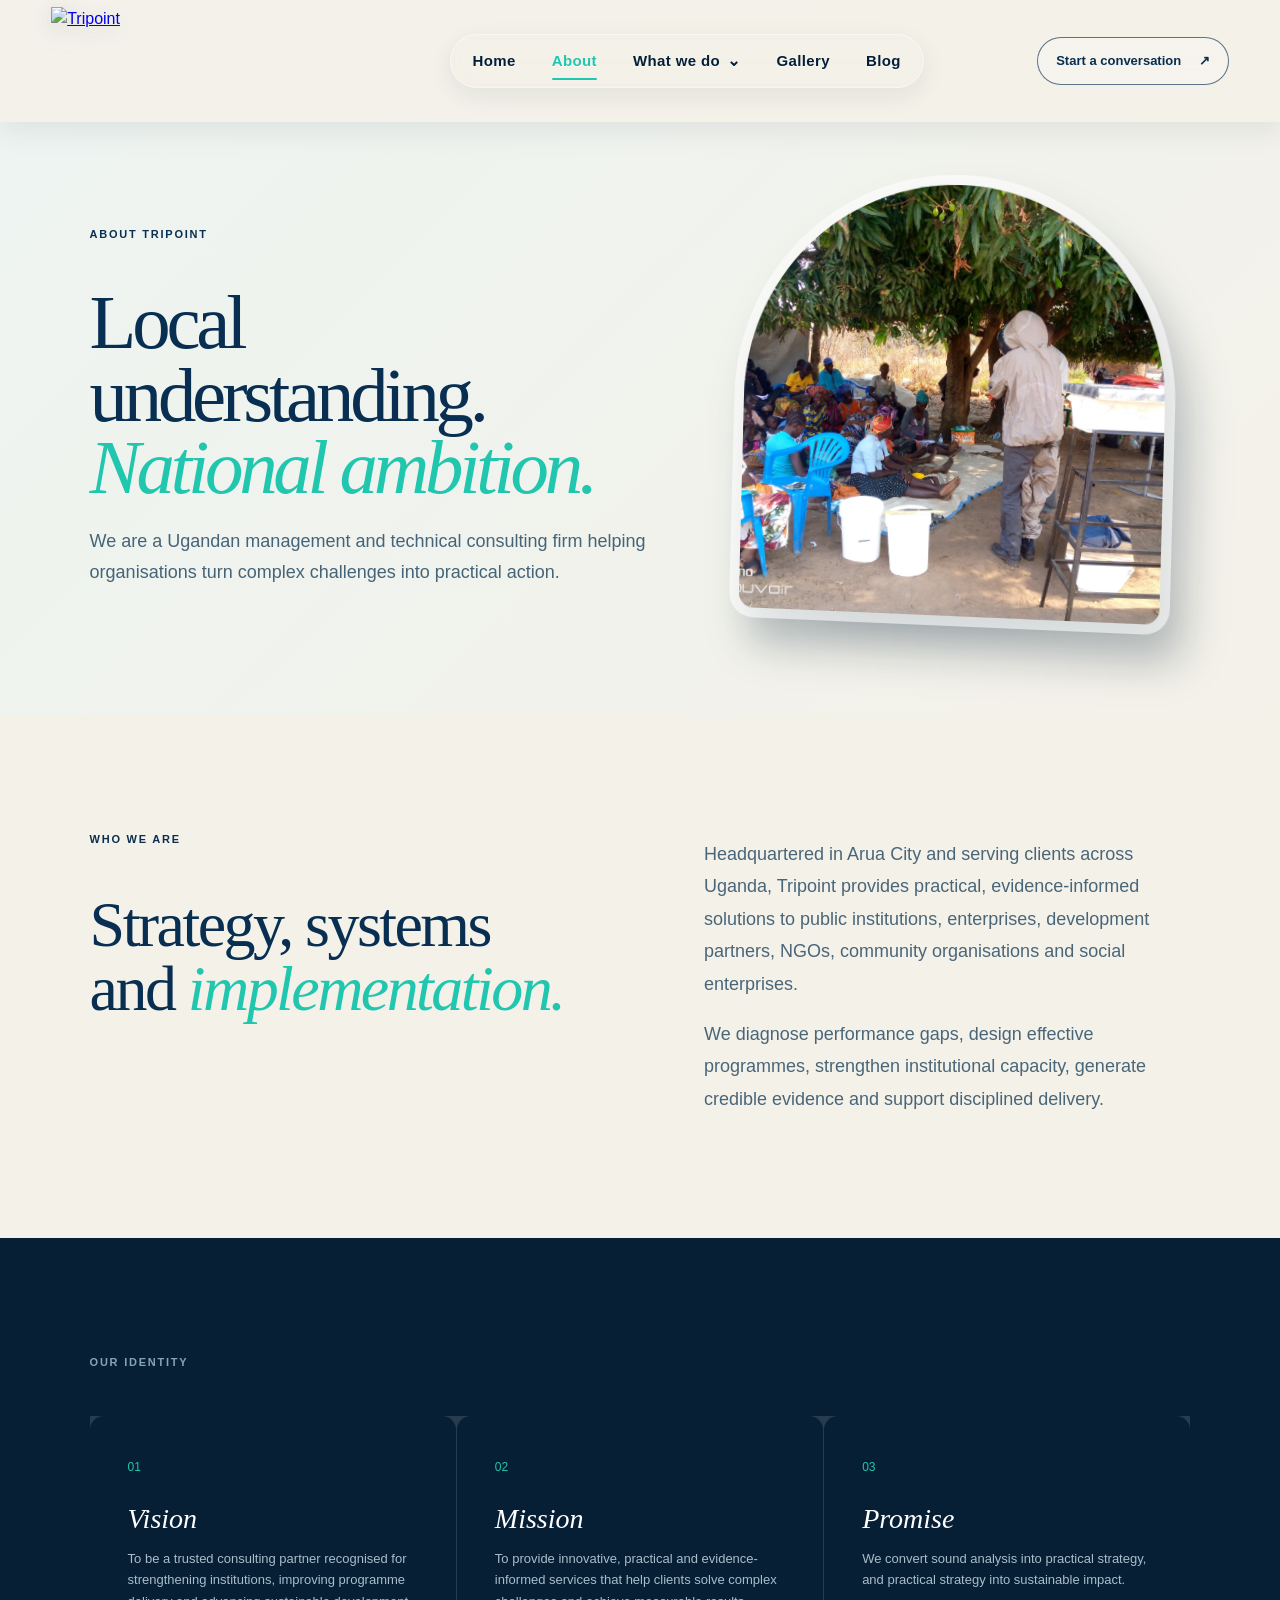
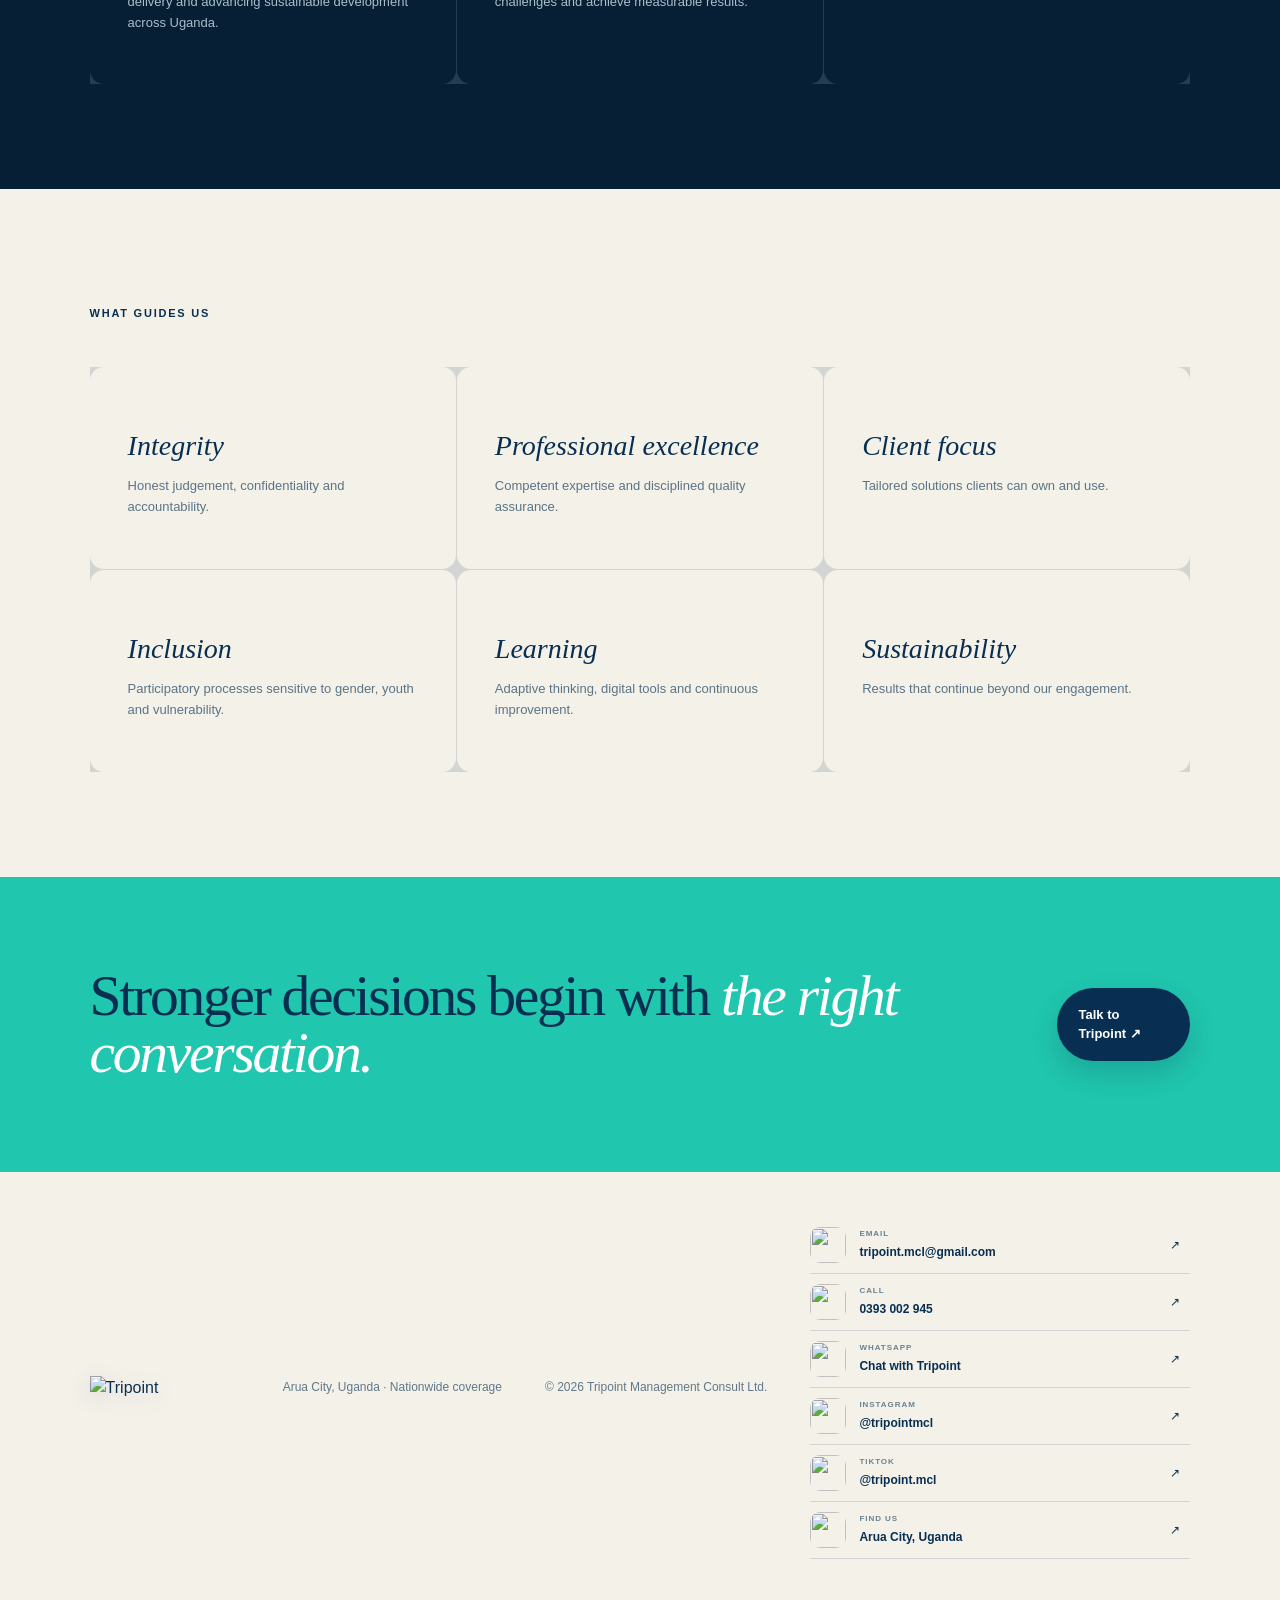
==== commit ad7b317f: "Strengthen technical SEO and search identity" ====
--- a/about.html
+++ b/about.html
@@ -3,15 +3,20 @@
 <meta name="description" content="Learn about Tripoint Management Consult Limited, a Ugandan management and technical consulting firm headquartered in Arua City and working nationwide.">
 <meta name="robots" content="index,follow,max-image-preview:large">
 <link rel="canonical" href="https://www.tripointmcl.com/about.html">
-<link rel="icon" type="image/png" href="/assets/tripoint-logo-transparent.png">
-<link rel="apple-touch-icon" href="/assets/tripoint-logo-transparent.png">
+<link rel="icon" type="image/png" sizes="192x192" href="/assets/tripoint-favicon-192.png">
+<link rel="apple-touch-icon" sizes="192x192" href="/assets/tripoint-favicon-192.png">
+<link rel="sitemap" type="application/xml" title="Sitemap" href="/sitemap.xml">
 <meta name="theme-color" content="#082f52">
 <meta property="og:locale" content="en_UG"><meta property="og:type" content="website"><meta property="og:site_name" content="Tripoint Management Consult">
 <meta property="og:title" content="About Tripoint | Management Consultants in Uganda">
 <meta property="og:description" content="Local understanding, multidisciplinary expertise and practical consulting support across Uganda.">
 <meta property="og:url" content="https://www.tripointmcl.com/about.html">
 <meta property="og:image" content="https://www.tripointmcl.com/assets/uploads/tripoint-community-demonstration.jpg">
+<meta property="og:image:alt" content="Tripoint facilitating a practical community engagement session in Uganda">
 <meta name="twitter:card" content="summary_large_image">
+<meta name="twitter:title" content="About Tripoint | Management Consultants in Uganda">
+<meta name="twitter:description" content="Local understanding, multidisciplinary expertise and practical consulting support across Uganda.">
+<meta name="twitter:image" content="https://www.tripointmcl.com/assets/uploads/tripoint-community-demonstration.jpg">
 <script type="application/ld+json">{"@context":"https://schema.org","@type":"BreadcrumbList","itemListElement":[{"@type":"ListItem","position":1,"name":"Home","item":"https://www.tripointmcl.com/"},{"@type":"ListItem","position":2,"name":"About","item":"https://www.tripointmcl.com/about.html"}]}</script>
 <link rel="stylesheet" href="styles.css"><script defer src="script.js"></script></head>
 <body class="inner-page"><header class="site-header"><a class="brand" href="index.html"><img src="assets/tripoint-logo-transparent.png" alt="Tripoint"></a><nav class="desktop-nav"><a class="active" href="about.html">About</a><a href="expertise.html">Expertise</a><a href="approach.html">Approach</a><a href="sectors.html">Sectors</a></nav><a class="nav-cta" href="contact.html">Start a conversation <span>↗</span></a><button class="menu-toggle" aria-expanded="false" aria-controls="mobile-nav" aria-label="Open menu"><span></span><span></span><span></span></button><nav class="mobile-nav" id="mobile-nav"><a href="about.html">About</a><a href="expertise.html">Expertise</a><a href="approach.html">Approach</a><a href="sectors.html">Sectors</a><a href="contact.html">Contact</a></nav></header>
